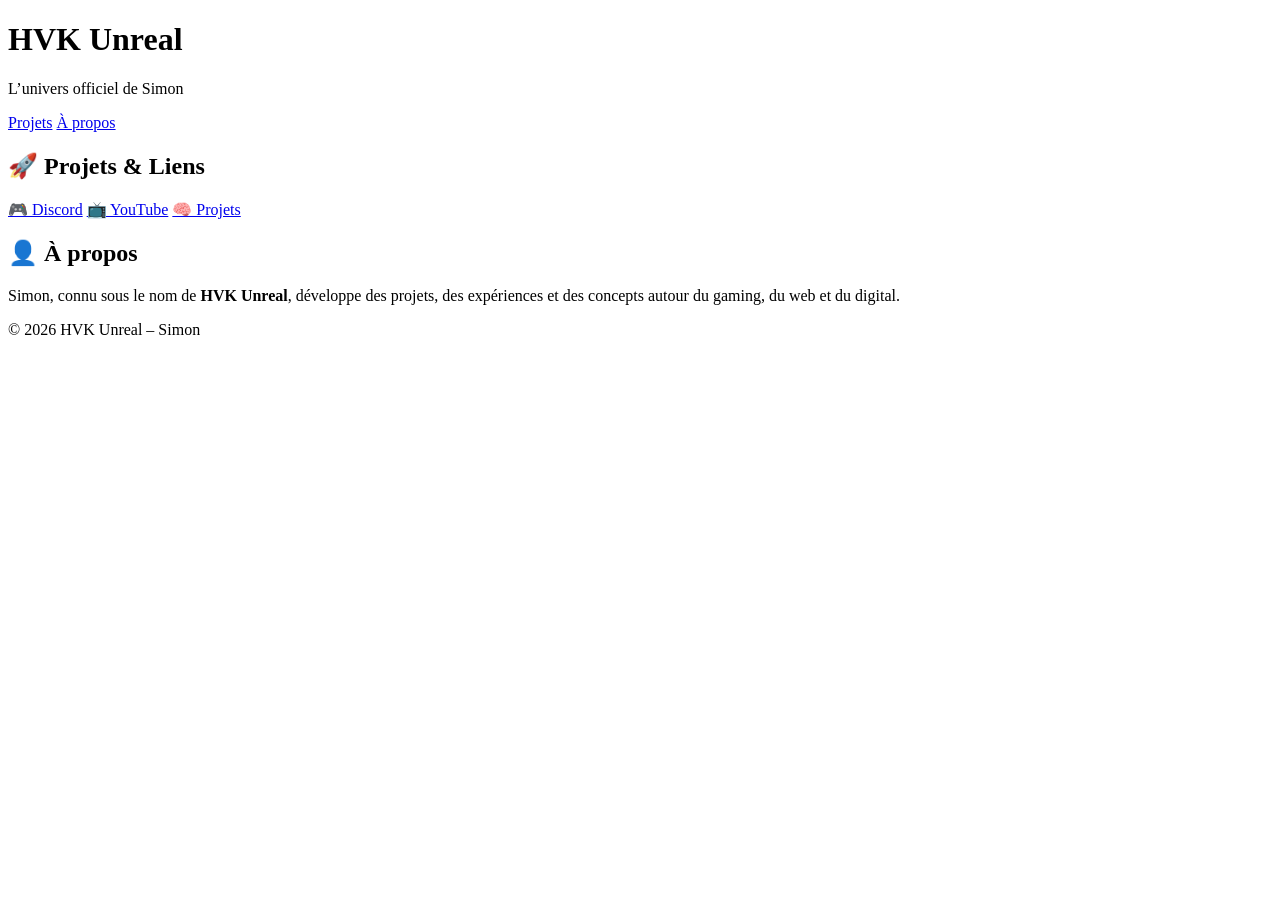
==== index.html @ 12c696a2 "Add files via upload" ====
<!DOCTYPE html>
<html lang="fr">
<head>
  <meta charset="UTF-8">
  <title>HVK Unreal</title>
  <meta name="viewport" content="width=device-width, initial-scale=1.0">

  <!-- CSS -->
  <link rel="stylesheet" href="css/style.css">
</head>
<body>

  <!-- HERO -->
  <header class="hero">
    <h1>HVK Unreal</h1>
    <p>L’univers officiel de Simon</p>

    <div class="buttons">
      <a href="#projects">Projets</a>
      <a href="#about">À propos</a>
    </div>
  </header>

  <!-- PROJETS -->
  <section id="projects" class="section">
    <h2>🚀 Projets & Liens</h2>

    <div class="cards">
      <a class="card" href="#">🎮 Discord</a>
      <a class="card" href="#">📺 YouTube</a>
      <a class="card" href="#">🧠 Projets</a>
    </div>
  </section>

  <!-- A PROPOS -->
  <section id="about" class="section">
    <h2>👤 À propos</h2>
    <p>
      Simon, connu sous le nom de <strong>HVK Unreal</strong>, développe des projets,
      des expériences et des concepts autour du gaming, du web et du digital.
    </p>
  </section>

  <!-- FOOTER -->
  <footer>
    <p>© 2026 HVK Unreal – Simon</p>
  </footer>

  <!-- JS -->
  <script src="js/script.js"></script>
</body>
</html>
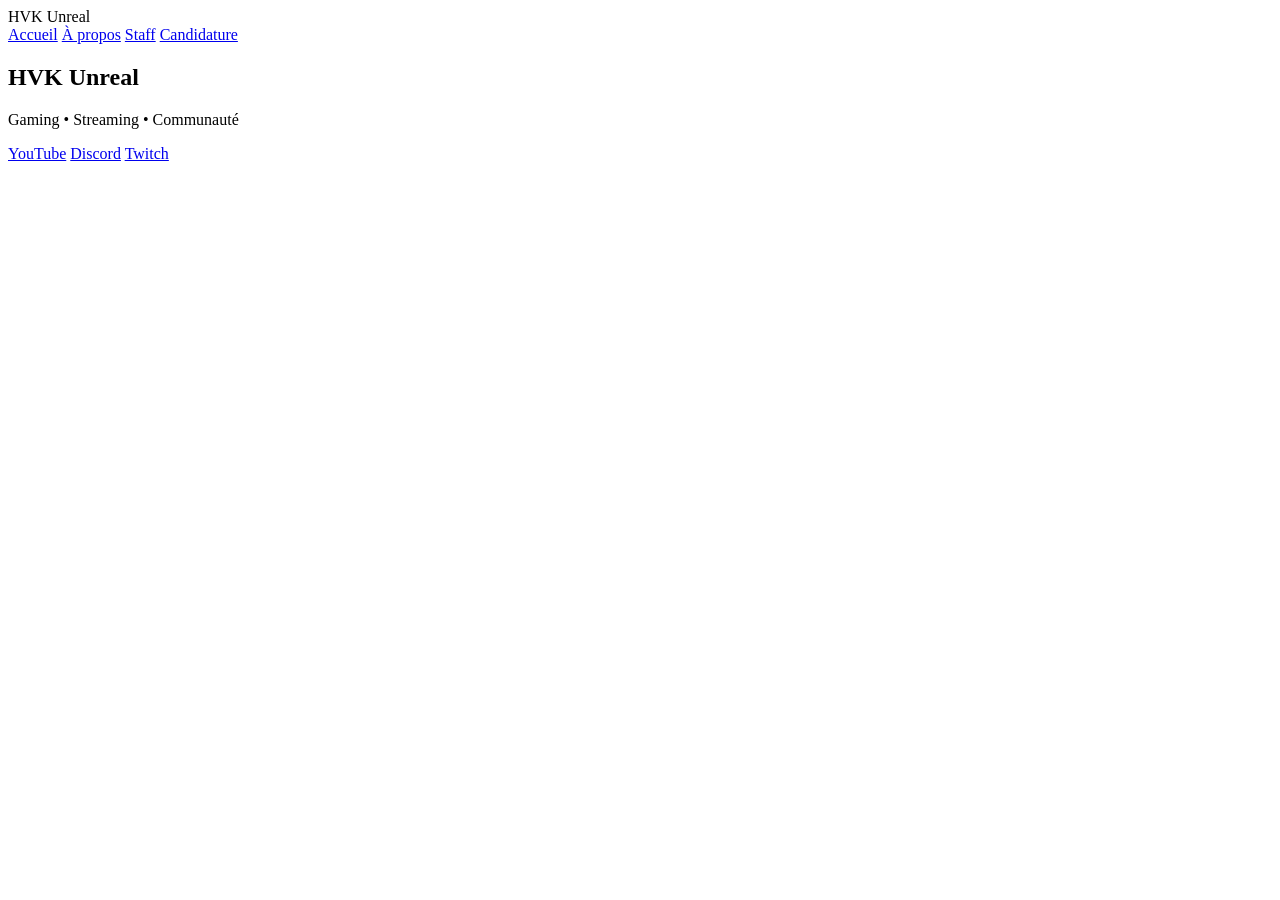
==== commit c70db670: "index.html" ====
--- a/index.html
+++ b/index.html
@@ -4,49 +4,32 @@
   <meta charset="UTF-8">
   <title>HVK Unreal</title>
   <meta name="viewport" content="width=device-width, initial-scale=1.0">
-
-  <!-- CSS -->
   <link rel="stylesheet" href="css/style.css">
 </head>
 <body>
 
+  <!-- NAVBAR -->
+  <nav class="navbar">
+    <div class="logo">HVK Unreal</div>
+    <div class="nav-links">
+      <a href="index.html">Accueil</a>
+      <a href="about.html">À propos</a>
+      <a href="staff.html">Staff</a>
+      <a href="https://forms.gle/WHUkL7zFUGh5fSoq8" target="_blank" class="nav-btn">Candidature</a>
+    </div>
+  </nav>
+
   <!-- HERO -->
-  <header class="hero">
+  <section class="hero">
     <h1>HVK Unreal</h1>
-    <p>L’univers officiel de Simon</p>
+    <p>Gaming • Streaming • Communauté</p>
 
-    <div class="buttons">
-      <a href="#projects">Projets</a>
-      <a href="#about">À propos</a>
-    </div>
-  </header>
-
-  <!-- PROJETS -->
-  <section id="projects" class="section">
-    <h2>🚀 Projets & Liens</h2>
-
-    <div class="cards">
-      <a class="card" href="#">🎮 Discord</a>
-      <a class="card" href="#">📺 YouTube</a>
-      <a class="card" href="#">🧠 Projets</a>
+    <div class="links">
+      <a class="btn youtube" href="https://www.youtube.com/@Lego_Warstour" target="_blank">YouTube</a>
+      <a class="btn discord" href="https://discord.gg/YCQ5GzQEGX" target="_blank">Discord</a>
+      <a class="btn twitch" href="https://www.twitch.tv/ytb_hvk_unreal" target="_blank">Twitch</a>
     </div>
   </section>
 
-  <!-- A PROPOS -->
-  <section id="about" class="section">
-    <h2>👤 À propos</h2>
-    <p>
-      Simon, connu sous le nom de <strong>HVK Unreal</strong>, développe des projets,
-      des expériences et des concepts autour du gaming, du web et du digital.
-    </p>
-  </section>
-
-  <!-- FOOTER -->
-  <footer>
-    <p>© 2026 HVK Unreal – Simon</p>
-  </footer>
-
-  <!-- JS -->
-  <script src="js/script.js"></script>
 </body>
 </html>
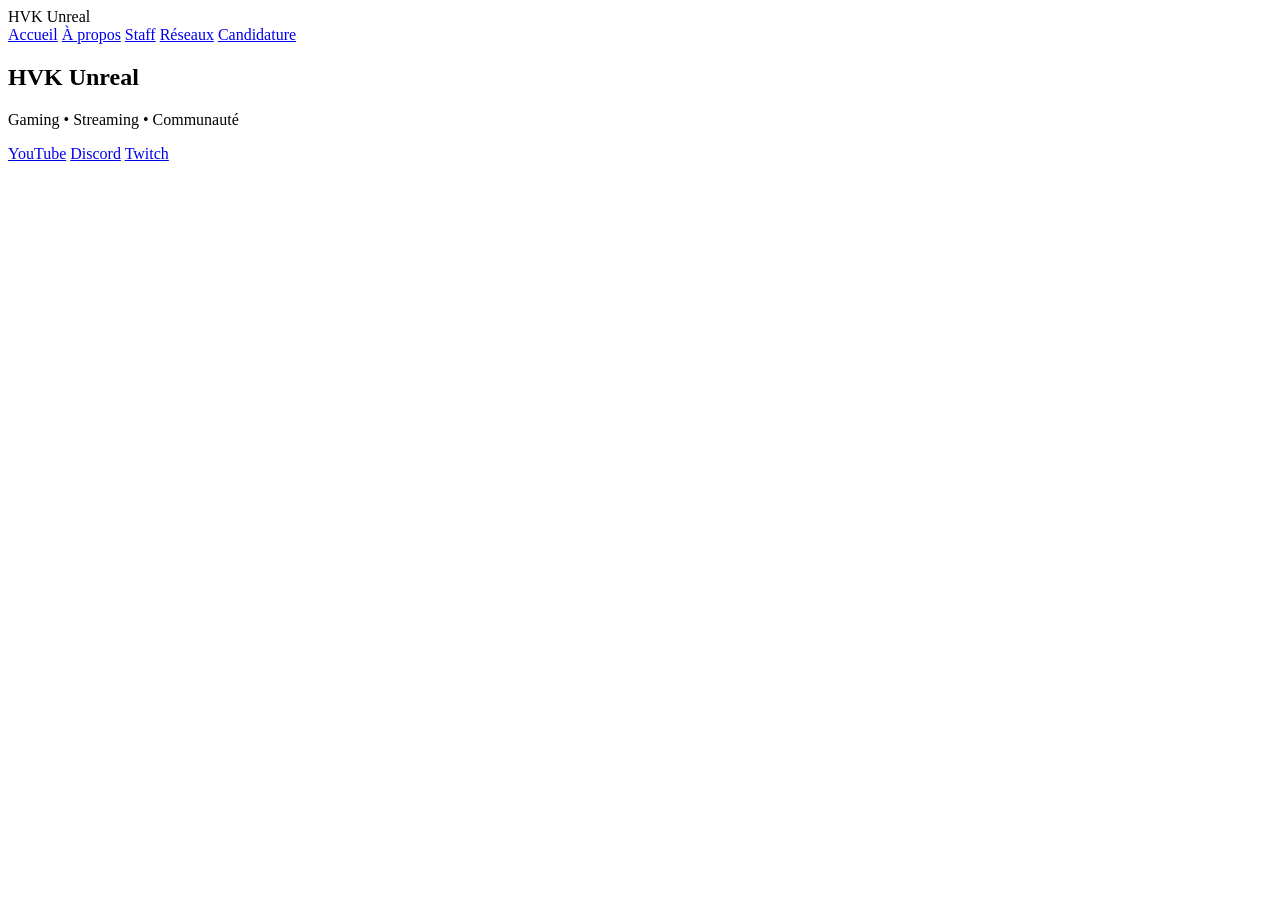
==== commit 7cd83ef0: "index.html" ====
--- a/index.html
+++ b/index.html
@@ -15,6 +15,7 @@
       <a href="index.html">Accueil</a>
       <a href="about.html">À propos</a>
       <a href="staff.html">Staff</a>
+      <a href="socials.html">Réseaux</a>
       <a href="https://forms.gle/WHUkL7zFUGh5fSoq8" target="_blank" class="nav-btn">Candidature</a>
     </div>
   </nav>
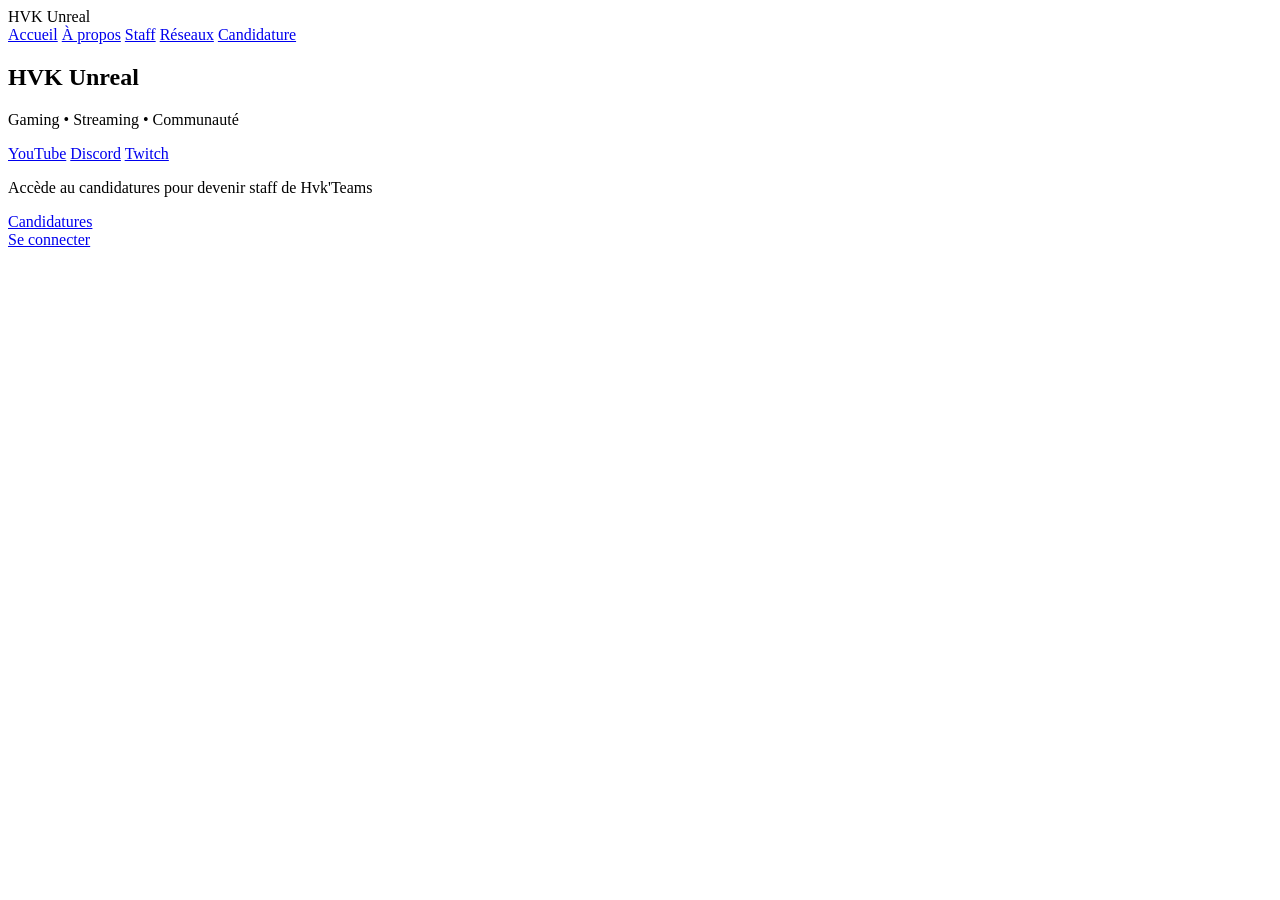
==== commit da0b5c70: "index.html" ====
--- a/index.html
+++ b/index.html
@@ -16,7 +16,7 @@
       <a href="about.html">À propos</a>
       <a href="staff.html">Staff</a>
       <a href="socials.html">Réseaux</a>
-      <a href="https://forms.gle/WHUkL7zFUGh5fSoq8" target="_blank" class="nav-btn">Candidature</a>
+      <a href="candidatures.html" class="active">Candidature</a> <!-- ici active -->
     </div>
   </nav>
 
@@ -29,8 +29,14 @@
       <a class="btn youtube" href="https://www.youtube.com/@Lego_Warstour" target="_blank">YouTube</a>
       <a class="btn discord" href="https://discord.gg/YCQ5GzQEGX" target="_blank">Discord</a>
       <a class="btn twitch" href="https://www.twitch.tv/ytb_hvk_unreal" target="_blank">Twitch</a>
+
+       <p>Accède au candidatures pour devenir staff de Hvk'Teams</p>
+       <a class="btn Candidatures" href="candidatures.html" target="_blank">Candidatures</a>
     </div>
   </section>
 
+  <!-- BOUTON SE CONNECTER -->
+<a href="admin.html" class="connect-btn">Se connecter</a>
+
 </body>
 </html>
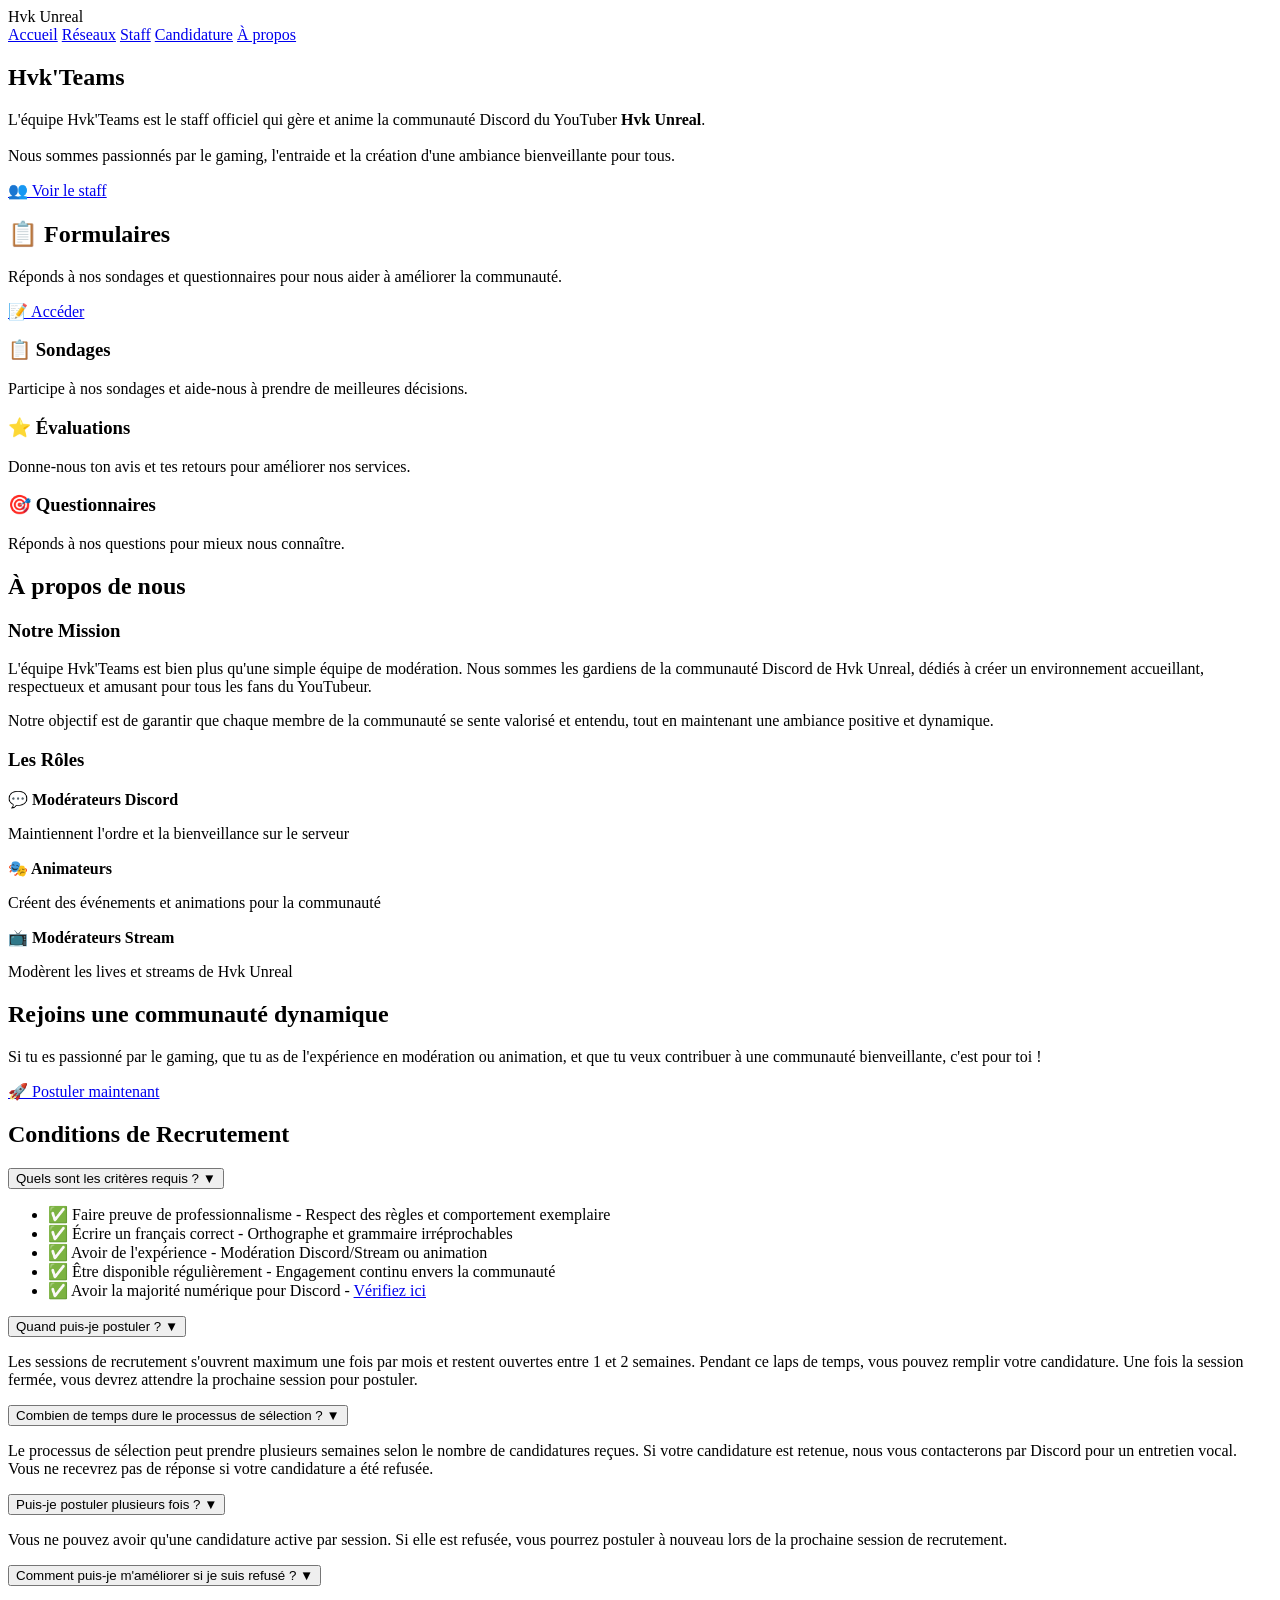
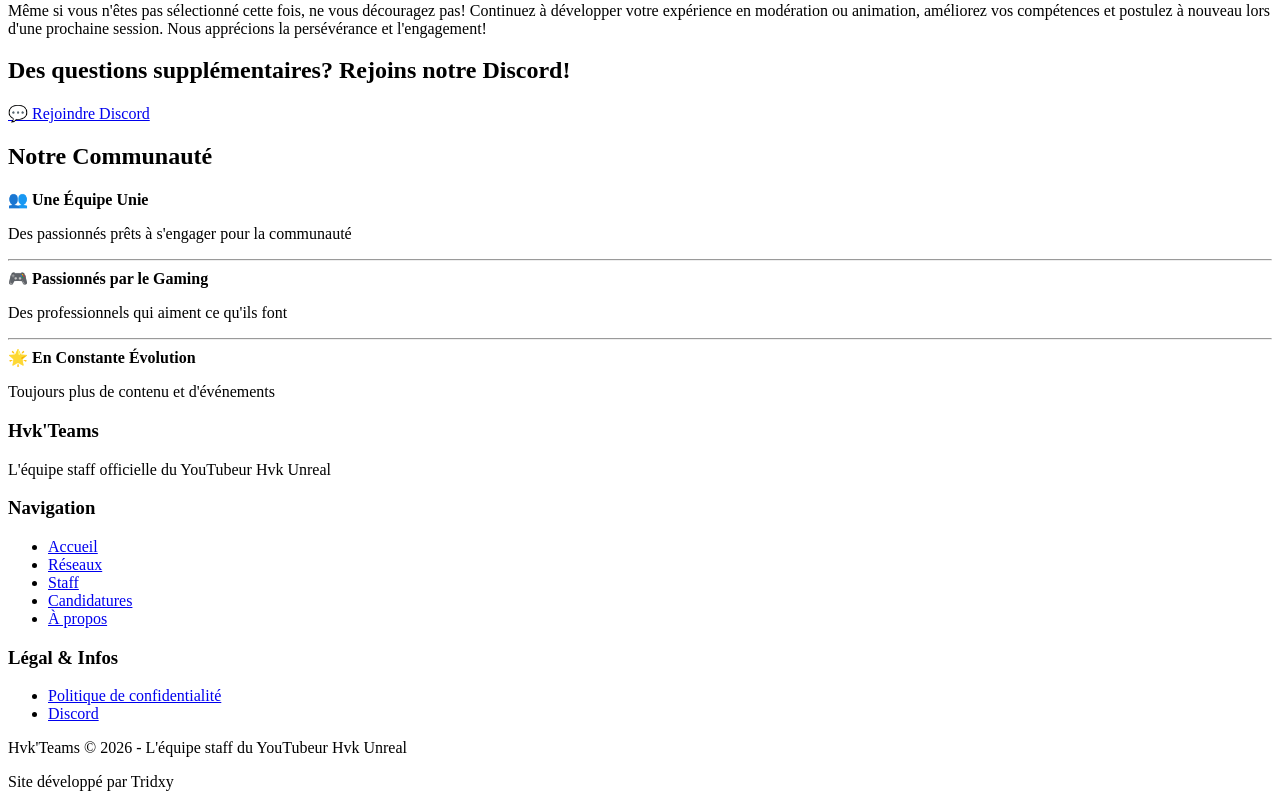
==== commit 87ca28de: "index.html" ====
--- a/index.html
+++ b/index.html
@@ -2,7 +2,7 @@
 <html lang="fr">
 <head>
   <meta charset="UTF-8">
-  <title>HVK Unreal</title>
+  <title>Hvk Unreal</title>
   <meta name="viewport" content="width=device-width, initial-scale=1.0">
   <link rel="stylesheet" href="css/style.css">
 </head>
@@ -10,33 +10,277 @@
 
   <!-- NAVBAR -->
   <nav class="navbar">
-    <div class="logo">HVK Unreal</div>
+    <div class="logo">Hvk Unreal</div>
     <div class="nav-links">
       <a href="index.html">Accueil</a>
+      <a href="socials.html">Réseaux</a>
+      <a href="staff.html" class="active">Staff</a>
+      <a href="candidatures.html" class="active">Candidature</a> <!-- ici active -->
       <a href="about.html">À propos</a>
-      <a href="staff.html">Staff</a>
-      <a href="socials.html">Réseaux</a>
-      <a href="candidatures.html" class="active">Candidature</a> <!-- ici active -->
     </div>
   </nav>
 
   <!-- HERO -->
-  <section class="hero">
-    <h1>HVK Unreal</h1>
-    <p>Gaming • Streaming • Communauté</p>
-
-    <div class="links">
-      <a class="btn youtube" href="https://www.youtube.com/@Lego_Warstour" target="_blank">YouTube</a>
-      <a class="btn discord" href="https://discord.gg/YCQ5GzQEGX" target="_blank">Discord</a>
-      <a class="btn twitch" href="https://www.twitch.tv/ytb_hvk_unreal" target="_blank">Twitch</a>
-
-       <p>Accède au candidatures pour devenir staff de Hvk'Teams</p>
-       <a class="btn Candidatures" href="candidatures.html" target="_blank">Candidatures</a>
-    </div>
-  </section>
-
-  <!-- BOUTON SE CONNECTER -->
-<a href="admin.html" class="connect-btn">Se connecter</a>
+<section class="hero">
+  <h1>Hvk'Teams</h1>
+
+  <p>
+    L'équipe Hvk'Teams est le staff officiel qui gère et anime la communauté Discord
+    du YouTuber <strong>Hvk Unreal</strong>.<br><br>
+    Nous sommes passionnés par le gaming, l'entraide et la création d'une ambiance
+    bienveillante pour tous.
+  </p>
+  <a href="staff.html" class="hero-btn">👥 Voir le staff</a>
+</section>
+<section class="hvk-form-header">
+  <div>
+    <h2>📋 Formulaires</h2>
+    <p>
+      Réponds à nos sondages et questionnaires pour nous aider à améliorer la communauté.
+    </p>
+  </div>
+
+  <a href="candidatures.html" class="hvk-btn">📝 Accéder</a>
+</section>
+
+<section class="hvk-separator"></section>
+
+<section class="hvk-cards">
+  <div class="hvk-card">
+    <h3>📋 Sondages</h3>
+    <p>
+      Participe à nos sondages et aide-nous à prendre de meilleures décisions.
+    </p>
+  </div>
+
+  <div class="hvk-card">
+    <h3>⭐ Évaluations</h3>
+    <p>
+      Donne-nous ton avis et tes retours pour améliorer nos services.
+    </p>
+  </div>
+
+  <div class="hvk-card">
+    <h3>🎯 Questionnaires</h3>
+    <p>
+      Réponds à nos questions pour mieux nous connaître.
+    </p>
+  </div>
+</section>
+
+<section class="about-section">
+  <h2 class="about-title">À propos de nous</h2>
+
+  <div class="about-container">
+    
+    <!-- Mission -->
+    <div class="about-mission">
+      <h3>Notre Mission</h3>
+      <p>
+        L'équipe Hvk'Teams est bien plus qu'une simple équipe de modération.
+        Nous sommes les gardiens de la communauté Discord de Hvk Unreal, dédiés à
+        créer un environnement accueillant, respectueux et amusant pour tous les fans du YouTubeur.
+      </p>
+
+      <p>
+        Notre objectif est de garantir que chaque membre de la communauté se sente
+        valorisé et entendu, tout en maintenant une ambiance positive et dynamique.
+      </p>
+    </div>
+
+    <!-- Rôles -->
+    <div class="about-roles">
+      <h3>Les Rôles</h3>
+
+      <div class="role">
+        <strong>💬 Modérateurs Discord</strong>
+        <p>Maintiennent l'ordre et la bienveillance sur le serveur</p>
+      </div>
+
+      <div class="role">
+        <strong>🎭 Animateurs</strong>
+        <p>Créent des événements et animations pour la communauté</p>
+      </div>
+
+      <div class="role">
+        <strong>📺 Modérateurs Stream</strong>
+        <p>Modèrent les lives et streams de Hvk Unreal</p>
+      </div>
+    </div>
+  </div>
+</section>
+
+<section class="join-section">
+  <div class="join-container">
+    <h2>Rejoins une communauté dynamique</h2>
+
+    <p>
+      Si tu es passionné par le gaming, que tu as de l'expérience en modération ou animation,
+      et que tu veux contribuer à une communauté bienveillante, c'est pour toi !
+    </p>
+
+    <a href="candidatures.html" class="join-btn">🚀 Postuler maintenant</a>
+  </div>
+</section>
+
+<section class="recruitment-section">
+  <h2 class="recruitment-title">Conditions de Recrutement</h2>
+
+  <div class="accordion">
+
+    <!-- Critères requis -->
+    <div class="accordion-item">
+      <button class="accordion-btn">Quels sont les critères requis ? ▼</button>
+      <div class="accordion-content">
+        <ul>
+          <li>✅ Faire preuve de professionnalisme - Respect des règles et comportement exemplaire</li>
+          <li>✅ Écrire un français correct - Orthographe et grammaire irréprochables</li>
+          <li>✅ Avoir de l'expérience - Modération Discord/Stream ou animation</li>
+          <li>✅ Être disponible régulièrement - Engagement continu envers la communauté</li>
+          <li>✅ Avoir la majorité numérique pour Discord - <a href="https://support.discord.com/hc/fr/articles/360040724612-Pourquoi-Discord-demande-t-il-ma-date-de-naissance" target="_blank">Vérifiez ici</a></li>
+        </ul>
+      </div>
+    </div>
+
+    <!-- Quand postuler -->
+    <div class="accordion-item">
+      <button class="accordion-btn">Quand puis-je postuler ? ▼</button>
+      <div class="accordion-content">
+        <p>
+          Les sessions de recrutement s'ouvrent maximum une fois par mois et restent ouvertes entre 1 et 2 semaines. 
+          Pendant ce laps de temps, vous pouvez remplir votre candidature. Une fois la session fermée, vous devrez attendre la prochaine session pour postuler.
+        </p>
+      </div>
+    </div>
+
+    <!-- Durée du processus -->
+    <div class="accordion-item">
+      <button class="accordion-btn">Combien de temps dure le processus de sélection ? ▼</button>
+      <div class="accordion-content">
+        <p>
+          Le processus de sélection peut prendre plusieurs semaines selon le nombre de candidatures reçues. 
+          Si votre candidature est retenue, nous vous contacterons par Discord pour un entretien vocal. 
+          Vous ne recevrez pas de réponse si votre candidature a été refusée.
+        </p>
+      </div>
+    </div>
+
+    <!-- Plusieurs candidatures -->
+    <div class="accordion-item">
+      <button class="accordion-btn">Puis-je postuler plusieurs fois ? ▼</button>
+      <div class="accordion-content">
+        <p>
+          Vous ne pouvez avoir qu'une candidature active par session. Si elle est refusée, vous pourrez postuler à nouveau lors de la prochaine session de recrutement.
+        </p>
+      </div>
+    </div>
+
+    <!-- Amélioration après refus -->
+    <div class="accordion-item">
+      <button class="accordion-btn">Comment puis-je m'améliorer si je suis refusé ? ▼</button>
+      <div class="accordion-content">
+        <p>
+          Même si vous n'êtes pas sélectionné cette fois, ne vous découragez pas! Continuez à développer votre expérience en modération ou animation, améliorez vos compétences et postulez à nouveau lors d'une prochaine session. Nous apprécions la persévérance et l'engagement!
+        </p>
+      </div>
+    </div>
+
+  </div>
+</section>
+
+<section class="discord-section">
+  <div class="discord-container">
+    <h2>Des questions supplémentaires? Rejoins notre Discord!</h2>
+    <a href="https://discord.gg/YCQ5GzQEGX" class="discord-btn" target="_blank">💬 Rejoindre Discord</a>
+  </div>
+</section>
+
+<section class="community-section">
+  <h2 class="community-title">Notre Communauté</h2>
+
+  <div class="community-container">
+
+    <div class="community-card">
+      <strong>👥 Une Équipe Unie</strong>
+      <p>Des passionnés prêts à s'engager pour la communauté</p>
+    </div>
+    <hr>
+    <div class="community-card">
+      <strong>🎮 Passionnés par le Gaming</strong>
+      <p>Des professionnels qui aiment ce qu'ils font</p>
+    </div>
+    <hr>
+    <div class="community-card">
+      <strong>🌟 En Constante Évolution</strong>
+      <p>Toujours plus de contenu et d'événements</p>
+    </div>
+
+  </div>
+</section>
+
+<script>
+const accordions = document.querySelectorAll('.accordion-btn');
+
+accordions.forEach(btn => {
+  btn.addEventListener('click', () => {
+    const content = btn.nextElementSibling;
+    const maxHeight = content.style.maxHeight;
+
+    // Fermer tous les autres
+    document.querySelectorAll('.accordion-content').forEach(c => {
+      if(c !== content) c.style.maxHeight = null;
+    });
+
+    // Ouvrir / fermer
+    if(maxHeight){
+      content.style.maxHeight = null;
+    } else {
+      content.style.maxHeight = content.scrollHeight + "px";
+    }
+  });
+});
+</script>
 
 </body>
 </html>
+
+<footer class="main-footer">
+
+  <div class="footer-container">
+
+    <!-- Hvk'Teams à gauche -->
+    <div class="footer-left">
+      <h3>Hvk'Teams</h3>
+      <p>L'équipe staff officielle du YouTubeur Hvk Unreal</p>
+    </div>
+
+    <!-- Navigation au centre -->
+    <div class="footer-center">
+      <h3>Navigation</h3>
+      <ul>
+        <li><a href="index.html">Accueil</a></li>
+        <li><a href="socials.html">Réseaux</a></li>
+        <li><a href="staff.html">Staff</a></li>
+        <li><a href="candidatures.html">Candidatures</a></li>
+        <li><a href="about.html">À propos</a></li>
+      </ul>
+    </div>
+
+    <!-- Légal & Infos à droite -->
+    <div class="footer-right">
+      <h3>Légal & Infos</h3>
+      <ul>
+        <li><a href="politique.html">Politique de confidentialité</a></li>
+        <li><a href="https://discord.gg/YCQ5GzQEGX" target="_blank">Discord</a></li>
+      </ul>
+    </div>
+
+  </div>
+
+  <!-- CRÉDITS TOUT EN BAS -->
+  <div class="footer-credits">
+    <p>Hvk'Teams © 2026 - L'équipe staff du YouTubeur Hvk Unreal</p>
+    <p>Site développé par Tridxy</p>
+  </div>
+
+</footer>
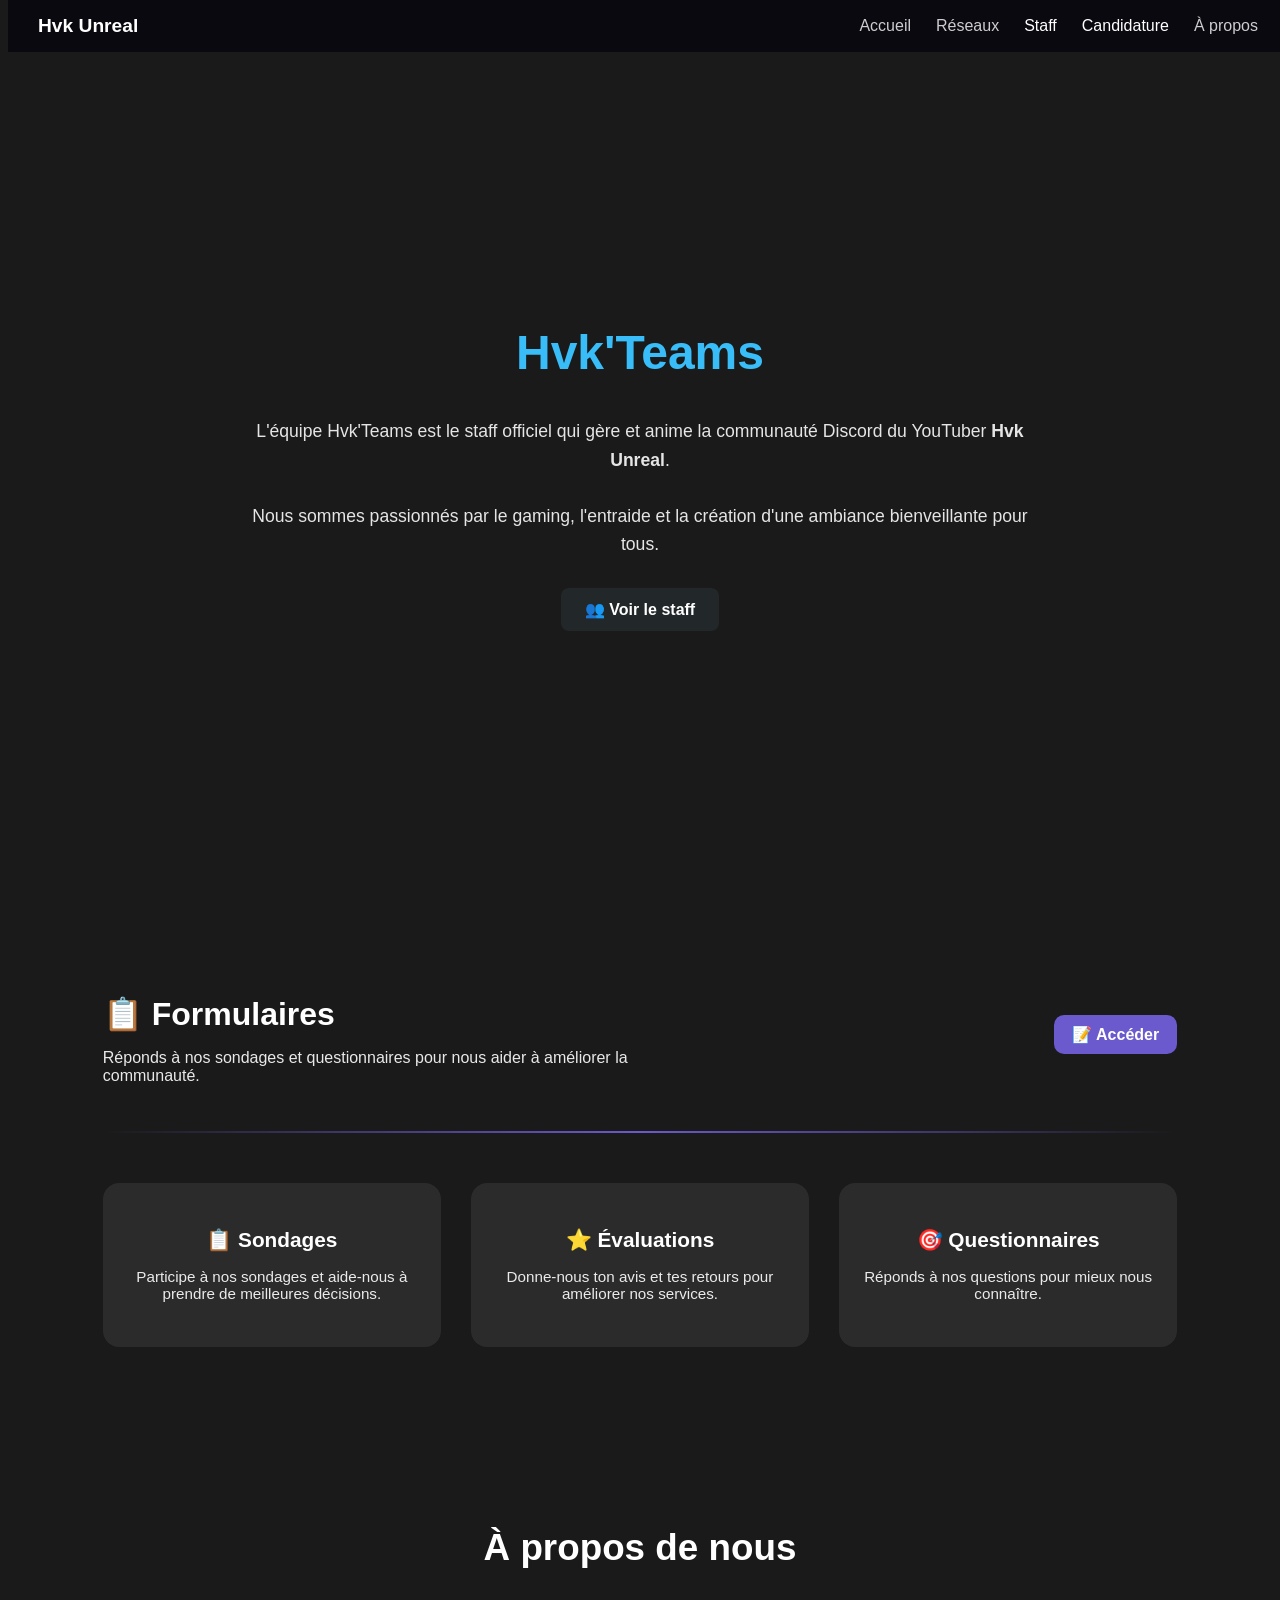
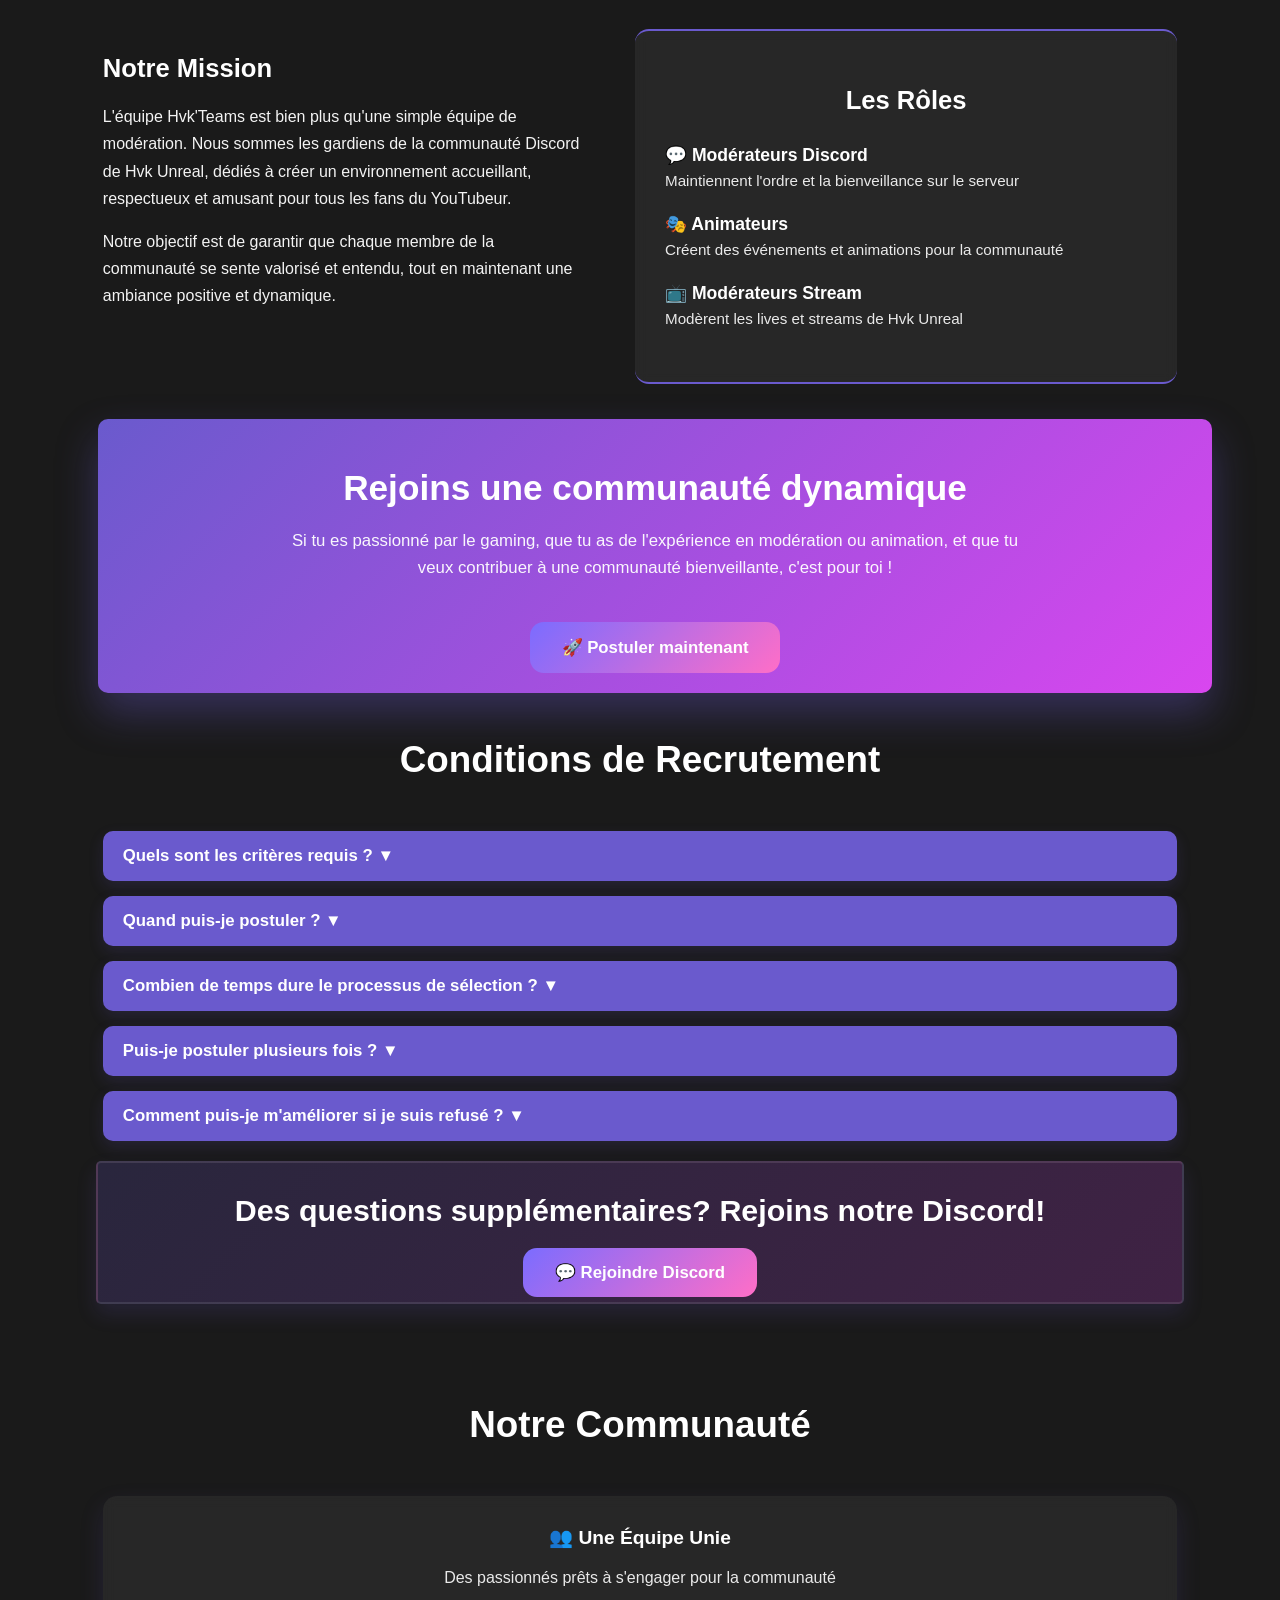
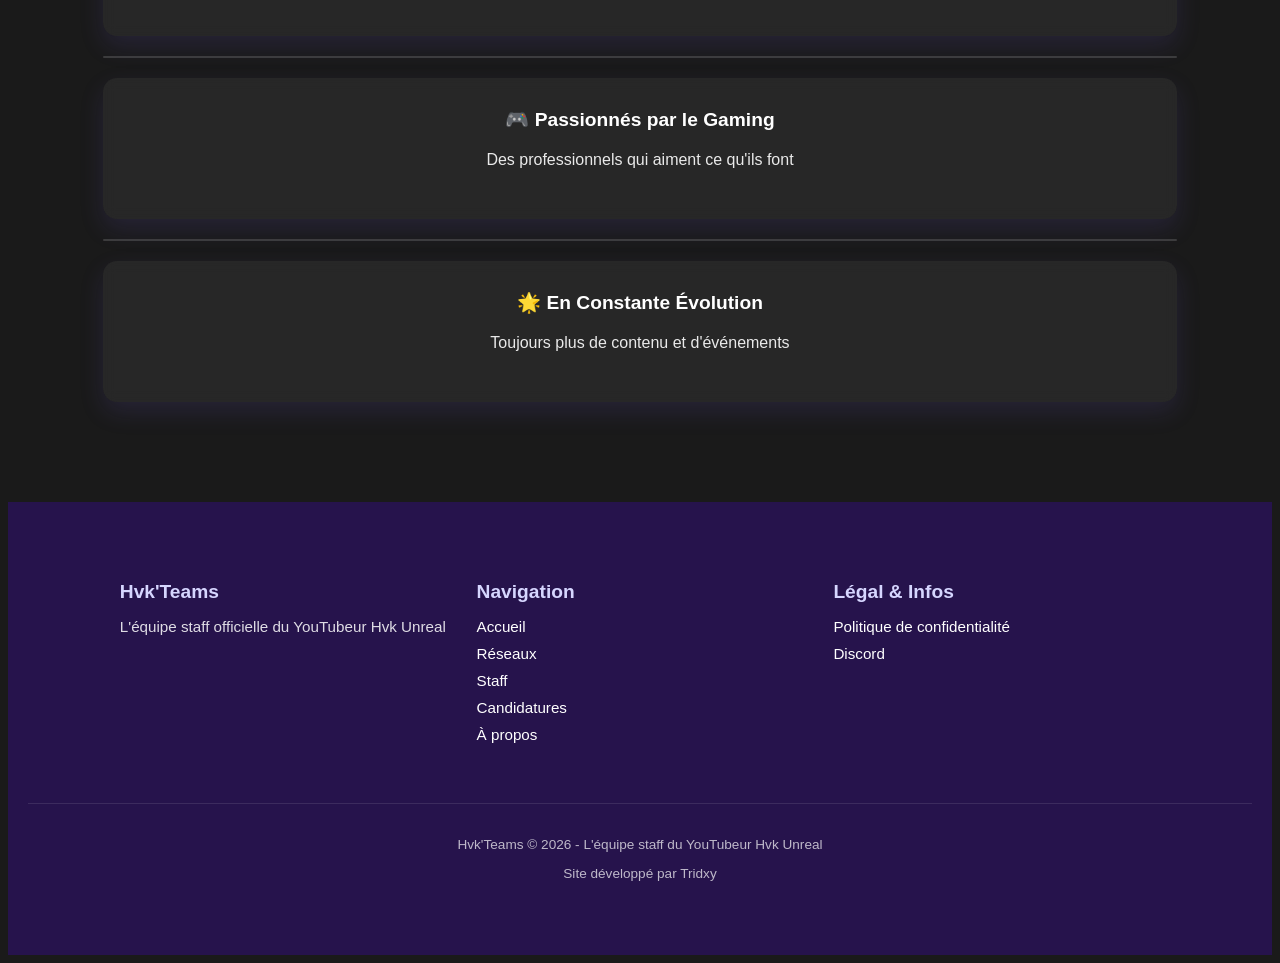
==== commit a1172fbb: "index.html" ====
--- a/index.html
+++ b/index.html
@@ -4,7 +4,7 @@
   <meta charset="UTF-8">
   <title>Hvk Unreal</title>
   <meta name="viewport" content="width=device-width, initial-scale=1.0">
-  <link rel="stylesheet" href="css/style.css">
+  <link rel="stylesheet" href="style.css">
 </head>
 <body>
 
@@ -284,3 +284,4 @@
   </div>
 
 </footer>
+
--- a/style.css
+++ b/style.css
@@ -0,0 +1,658 @@
+body {
+  background-color: #1a1a1a; /* couleur de fond sombre */
+  color: white;               /* texte lisible */
+  font-family: Arial, sans-serif;
+  transition: background-color 1s; /* pour changement fluide si on fait changer la couleur */
+}
+
+/* NAVBAR */
+.navbar {
+  position: fixed;
+  top: 0;
+  width: 100%;
+  padding: 15px 30px;
+  display: flex;
+  justify-content: space-between;
+  align-items: center;
+  background: rgba(5, 6, 13, 0.8);
+  backdrop-filter: blur(10px);
+  z-index: 100;
+}
+
+.logo {
+  font-weight: bold;
+  font-size: 1.2rem;
+}
+
+.nav-links a {
+  margin-left: 20px;
+  text-decoration: none;
+  color: white;
+  opacity: 0.8;
+}
+
+.nav-links a:hover,
+.nav-links .active {
+  opacity: 1;
+  color: white;
+}
+
+.nav-btn {
+  padding: 8px 14px;
+  background: #38bdf8;
+  color: #000 !important;
+  border-radius: 6px;
+  font-weight: bold;
+}
+
+.nav-links {
+  display: flex;
+  gap: 5px;              /* espace entre les boutons */
+  margin-right: 60px;     /* ⬅️ les décale vers la gauche */
+}
+
+/* PAGES */
+.page {
+  padding: 140px 30px 60px;
+  max-width: 900px;
+  margin: auto;
+}
+
+.page h1 {
+  margin-bottom: 20px;
+}
+
+/* STAFF */
+.staff-grid {
+  display: grid;
+  grid-template-columns: repeat(auto-fit, minmax(220px, 1fr));
+  gap: 20px;
+  margin-top: 30px;
+}
+
+.staff-card {
+  background: #818eff;
+  padding: 20px;
+  border-radius: 10px;
+  text-align: center;
+}
+/* RESEAUX */
+.links-grid {
+  display: flex;
+  flex-wrap: wrap;
+  gap: 20px;
+  margin-top: 30px;
+  justify-content: center;
+}
+
+.social-btn {
+  padding: 15px 25px;
+  border-radius: 12px;
+  font-weight: bold;
+  text-decoration: none;
+  color: white;
+  transition: 0.3s;
+  min-width: 180px;
+  text-align: center;
+}
+
+/* Couleurs réseaux */
+.social-btn.youtube { background: #ff0000; }
+.social-btn.discord { background: #5865f2; }
+.social-btn.twitch { background: #9146ff; }
+
+/* Hover */
+.social-btn:hover {
+  transform: scale(1.05);
+  box-shadow: 0 0 20px rgba(255, 255, 255, 0.25);
+}
+/* BOUTON SE CONNECTER FIXE */
+.connect-btn {
+  position: fixed;
+  bottom: 20px;
+  right: 20px;
+  background: #38bdf8;
+  color: #000;
+  padding: 8px 12px;
+  border-radius: 6px;
+  font-weight: bold;
+  text-decoration: none;
+  opacity: 0.8;
+  transition: 0.3s;
+  z-index: 200;
+}
+
+.connect-btn:hover {
+  opacity: 1;
+  transform: scale(1.05);
+  box-shadow: 0 0 15px rgba(56, 223, 248, 0.5);
+}
+
+/* SECTION ACCUEIL CENTRÉE */
+.hero {
+  min-height: calc(100vh - 80px); /* hauteur écran moins la navbar */
+  display: flex;
+  flex-direction: column;
+  justify-content: center;
+  align-items: center;
+  text-align: center;
+  padding: 40px 20px;
+}
+
+.hero h1 {
+  font-size: 3rem;
+  margin-bottom: 20px;
+  color: #38bdf8;
+}
+
+.hero p {
+  max-width: 800px;
+  font-size: 1.1rem;
+  line-height: 1.6;
+  margin-bottom: 30px;
+  color: #e5e5e5;
+}
+
+/* BOUTON */
+.hero-btn {
+  background: #22272a;
+  color: #ffffff;
+  padding: 12px 24px;
+  border-radius: 8px;
+  font-weight: bold;
+  text-decoration: none;
+  transition: 0.3s;
+}
+
+.hero-btn:hover {
+  transform: scale(1.05);
+  box-shadow: 0 0 20px rgba(56, 223, 248, 0.5);
+}
+
+/* Séparateur */
+.hvk-separator {
+  width: 80%;
+  height: 2px;
+  background: linear-gradient(90deg, transparent, #6a5acd, transparent);
+  margin: 60px auto;
+}
+
+/* Conteneur des cartes */
+.hvk-cards {
+  display: grid;
+  grid-template-columns: repeat(auto-fit, minmax(230px, 1fr));
+  gap: 30px;
+  width: 85%;
+  margin: auto;
+  padding-bottom: 80px;
+}
+
+/* Carte */
+.hvk-card {
+  background: rgba(255, 255, 255, 0.08);
+  border-radius: 16px;
+  padding: 25px;
+  text-align: center;
+  backdrop-filter: blur(6px);
+  transition: transform 0.3s ease, box-shadow 0.3s ease;
+}
+
+/* Effet hover */
+.hvk-card:hover {
+  transform: translateY(-8px);
+  box-shadow: 0 10px 25px rgba(106, 90, 205, 0.4);
+}
+
+/* Titres */
+.hvk-card h3 {
+  font-size: 1.3rem;
+  margin-bottom: 15px;
+}
+
+/* Texte */
+.hvk-card p {
+  font-size: 0.95rem;
+  opacity: 0.9;
+  margin-bottom: 20px;
+}
+
+/* Bouton */
+.hvk-btn {
+  display: inline-block;
+  padding: 10px 18px;
+  background: #6a5acd;
+  color: white;
+  border-radius: 10px;
+  text-decoration: none;
+  font-weight: bold;
+  transition: background 0.3s ease, transform 0.2s ease;
+}
+
+.hvk-btn:hover {
+  background: #7b6cff;
+  transform: scale(1.05);
+}
+/* En-tête Formulaires */
+.hvk-form-header {
+  width: 85%;
+  margin: 60px auto 20px;
+  display: flex;
+  justify-content: space-between;
+  align-items: center;
+  gap: 20px;
+}
+
+.hvk-form-header h2 {
+  font-size: 2rem;
+  margin-bottom: 10px;
+}
+
+.hvk-form-header p {
+  font-size: 1rem;
+  opacity: 0.9;
+  max-width: 600px;
+}
+
+/* Séparateur */
+.hvk-separator {
+  width: 85%;
+  height: 2px;
+  background: linear-gradient(90deg, transparent, #6a5acd, transparent);
+  margin: 30px auto 50px;
+}
+
+/* Cartes */
+.hvk-cards {
+  display: grid;
+  grid-template-columns: repeat(auto-fit, minmax(230px, 1fr));
+  gap: 30px;
+  width: 85%;
+  margin: auto;
+  padding-bottom: 80px;
+}
+
+/* Carte */
+.hvk-card {
+  background: rgba(255, 255, 255, 0.08);
+  border-radius: 16px;
+  padding: 25px;
+  text-align: center;
+  backdrop-filter: blur(6px);
+  transition: transform 0.3s ease, box-shadow 0.3s ease;
+}
+
+.hvk-card:hover {
+  transform: translateY(-8px);
+  box-shadow: 0 10px 25px rgba(106, 90, 205, 0.4);
+}
+/* Section À propos */
+.about-section {
+  width: 85%;
+  margin: 100px auto;
+}
+
+/* Titre centré */
+.about-title {
+  text-align: center;
+  font-size: 2.3rem;
+  margin-bottom: 60px;
+}
+
+/* Conteneur */
+.about-container {
+  display: flex;
+  gap: 50px;
+  align-items: flex-start;
+}
+
+/* Mission (gauche) */
+.about-mission {
+  flex: 1;
+}
+
+.about-mission h3 {
+  font-size: 1.6rem;
+  margin-bottom: 20px;
+}
+
+.about-mission p {
+  font-size: 1rem;
+  line-height: 1.7;
+  margin-bottom: 15px;
+  opacity: 0.95;
+}
+
+/* Rôles (droite) */
+.about-roles {
+  flex: 1;
+  padding: 30px;
+  border-top: 2px solid #6a5acd;
+  border-bottom: 2px solid #6a5acd;
+  background: rgba(255, 255, 255, 0.06);
+  border-radius: 14px;
+  backdrop-filter: blur(6px);
+}
+
+.about-roles h3 {
+  text-align: center;
+  font-size: 1.6rem;
+  margin-bottom: 30px;
+}
+
+/* Un rôle */
+.role {
+  margin-bottom: 25px;
+}
+
+.role strong {
+  font-size: 1.1rem;
+}
+
+.role p {
+  margin-top: 6px;
+  opacity: 0.9;
+  font-size: 0.95rem;
+}
+
+/* Responsive mobile */
+@media (max-width: 900px) {
+  .about-container {
+    flex-direction: column;
+  }
+}
+/* Section Rejoindre */
+.join-section {
+  width: 100%;
+  margin-top: 4px;
+  margin-bottom: 10px;
+  padding: 15px 15px;
+  display: flex;
+  justify-content: center;
+}
+
+.about-section {
+  margin-bottom: 20px;  /* ⬅️ quasi collé */
+}
+
+/* Conteneur avec dégradé */
+.join-container {
+  width: 85%;
+  padding: 20px 20px;
+  text-align: center;
+  border-radius: 10px;
+  background: linear-gradient(135deg, #6a5acd, #d946ef);
+  box-shadow: 0 20px 40px rgba(106, 90, 205, 0.35);
+}
+
+/* Titre */
+.join-container h2 {
+  font-size: 2.2rem;
+  margin-bottom: 20px;
+}
+
+/* Texte */
+.join-container p {
+  font-size: 1.05rem;
+  max-width: 750px;
+  margin: 0 auto 40px;
+  line-height: 1.6;
+  opacity: 0.95;
+}
+
+/* Bouton Postuler */
+.join-btn {
+  display: inline-block;
+  padding: 15px 32px;
+  background: linear-gradient(135deg, #7b6cff, #ff6ec7);
+  color: white;
+  font-size: 1.05rem;
+  font-weight: bold;
+  border-radius: 14px;
+  text-decoration: none;
+  transition: transform 0.25s ease, box-shadow 0.25s ease;
+}
+
+/* Hover bouton */
+.join-btn:hover {
+  transform: translateY(-4px) scale(1.05);
+  box-shadow: 0 15px 30px rgba(255, 110, 199, 0.5);
+}
+/* Section recrutement */
+.recruitment-section {
+  width: 85%;
+  margin: 20px auto;
+}
+
+.recruitment-title {
+  text-align: center;
+  font-size: 2.3rem;
+  margin-bottom: 50px;
+}
+
+/* Accordéon */
+.accordion-item {
+  margin-bottom: 15px;
+  border-radius: 10px;
+  overflow: hidden;
+  background: rgba(255, 255, 255, 0.06);
+  backdrop-filter: blur(5px);
+  box-shadow: 0 6px 15px rgba(106, 90, 205, 0.15);
+}
+
+/* Bouton accordéon */
+.accordion-btn {
+  width: 100%;
+  text-align: left;
+  padding: 15px 20px;
+  font-size: 1.05rem;
+  font-weight: bold;
+  background: #6a5acd;
+  color: #fff;
+  border: none;
+  cursor: pointer;
+  outline: none;
+  transition: background 0.3s ease;
+}
+
+.accordion-btn:hover {
+  background: #7b6cff;
+}
+
+/* Contenu accordéon */
+.accordion-content {
+  max-height: 0;
+  padding: 0 20px;
+  overflow: hidden;
+  transition: max-height 0.3s ease;
+}
+
+.accordion-content p,
+.accordion-content ul {
+  font-size: 0.95rem;
+  line-height: 1.6;
+  padding: 10px 0;
+  color: #e5e5e5;
+}
+
+.accordion-content a {
+  color: #ff6ec7;
+  text-decoration: underline;
+}
+/* Section Discord */
+.discord-section {
+  width: 100%;
+  margin-top: 0px; /* petit doigt entre les sections */
+  margin-bottom: 60px;
+  display: flex;
+  justify-content: center;
+}
+
+.discord-container {
+  width: 85%;
+  padding: 5px 5px;
+  text-align: center;
+  border-radius: 5px;
+  background: linear-gradient(135deg, rgba(106,90,205,0.2), rgba(217,70,239,0.2));
+  border: 2px solid rgba(255, 255, 255, 0.1);
+  box-shadow: 0 10px 20px rgba(106,90,205,0.15);
+}
+
+/* Titre */
+.discord-container h2 {
+  font-size: 1.9rem;
+  margin-bottom: 20px;
+}
+
+/* Bouton Discord */
+.discord-btn {
+  display: inline-block;
+  padding: 14px 32px;
+  background: linear-gradient(135deg, #7b6cff, #ff6ec7);
+  color: white;
+  font-size: 1.05rem;
+  font-weight: bold;
+  border-radius: 14px;
+  text-decoration: none;
+  transition: transform 0.25s ease, box-shadow 0.25s ease;
+}
+
+.discord-btn:hover {
+  transform: translateY(-4px) scale(1.05);
+  box-shadow: 0 15px 30px rgba(255,110,199,0.5);
+}
+/* Section Communauté */
+.community-section {
+  width: 85%;
+  margin: 100px auto;
+}
+
+.community-title {
+  text-align: center;
+  font-size: 2.3rem;
+  margin-bottom: 50px;
+}
+
+/* Conteneur des cartes */
+.community-container {
+  display: flex;
+  flex-direction: column;
+  gap: 20px; /* espace entre les cartes + traits */
+}
+
+/* Carte individuelle */
+.community-card {
+  padding: 30px 25px;
+  background: rgba(255, 255, 255, 0.06);
+  border-radius: 14px;
+  backdrop-filter: blur(6px);
+  box-shadow: 0 10px 25px rgba(106, 90, 205, 0.15);
+  text-align: center;
+}
+
+.community-card strong {
+  display: block;
+  font-size: 1.2rem;
+  margin-bottom: 12px;
+}
+
+/* Texte des cartes */
+.community-card p {
+  font-size: 1rem;
+  line-height: 1.6;
+  opacity: 0.9;
+}
+
+/* Trait entre les cartes */
+.community-container hr {
+  border: none;
+  height: 2px;
+  background: rgba(255, 255, 255, 0.15);
+  border-radius: 2px;
+  margin: 0;
+}
+
+/* Responsive */
+@media (max-width: 900px) {
+  .community-container {
+    gap: 15px;
+  }
+}
+/* Footer général */
+.main-footer {
+  background: rgba(40, 20, 80, 0.95);
+  color: #fff;
+  padding: 60px 20px;
+  font-size: 0.95rem;
+}
+
+.footer-container {
+  display: flex;
+  justify-content: space-between;
+  flex-wrap: wrap;
+  width: 85%;
+  margin: 0 auto;
+  gap: 30px;
+}
+
+/* Colonnes */
+.footer-left, .footer-center, .footer-right {
+  flex: 1;
+  min-width: 220px;
+}
+
+/* Titres colonnes */
+.footer-left h3, .footer-center h3, .footer-right h3 {
+  font-size: 1.2rem;
+  margin-bottom: 15px;
+  color: #d6d6ff;
+}
+
+/* Listes */
+.footer-center ul, .footer-right ul {
+  list-style: none;
+  padding: 0;
+  margin: 0 0 20px 0;
+}
+
+.footer-center ul li, .footer-right ul li {
+  margin-bottom: 10px;
+}
+
+.footer-center ul li a, .footer-right ul li a {
+  color: #fff;
+  text-decoration: none;
+  transition: color 0.25s ease;
+}
+
+.footer-center ul li a:hover, .footer-right ul li a:hover {
+  color: #ff6ec7;
+}
+
+/* Paragraphes */
+.footer-left p, .footer-right p {
+  margin: 5px 0;
+  opacity: 0.85;
+}
+
+/* Responsive */
+@media (max-width: 900px) {
+  .footer-container {
+    flex-direction: column;
+    align-items: center;
+    text-align: center;
+  }
+
+  .footer-left, .footer-center, .footer-right {
+    min-width: 100%;
+  }
+}
+
+/* Crédits tout en bas */
+.footer-credits {
+  text-align: center;
+  margin-top: 40px;
+  padding-top: 20px;
+  border-top: 1px solid rgba(255, 255, 255, 0.1);
+  font-size: 0.85rem;
+  color: rgba(255, 255, 255, 0.7);
+}
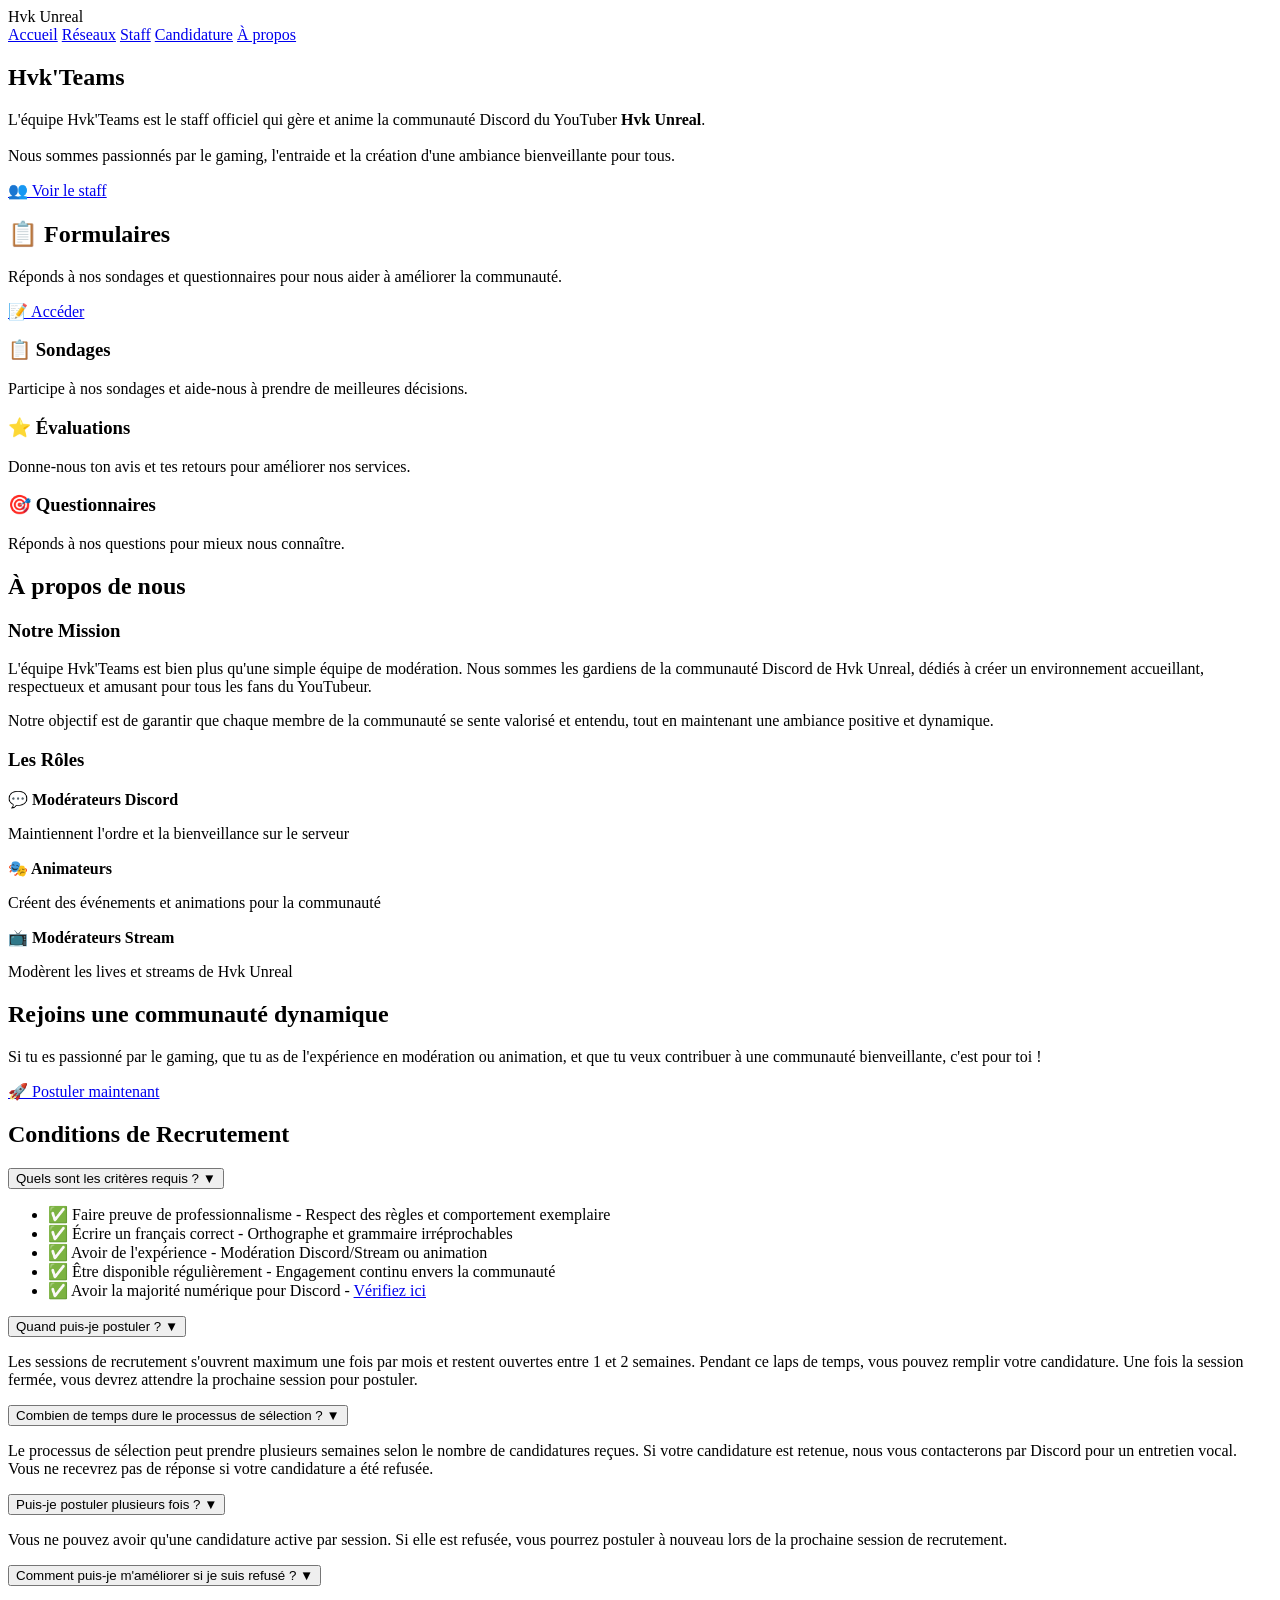
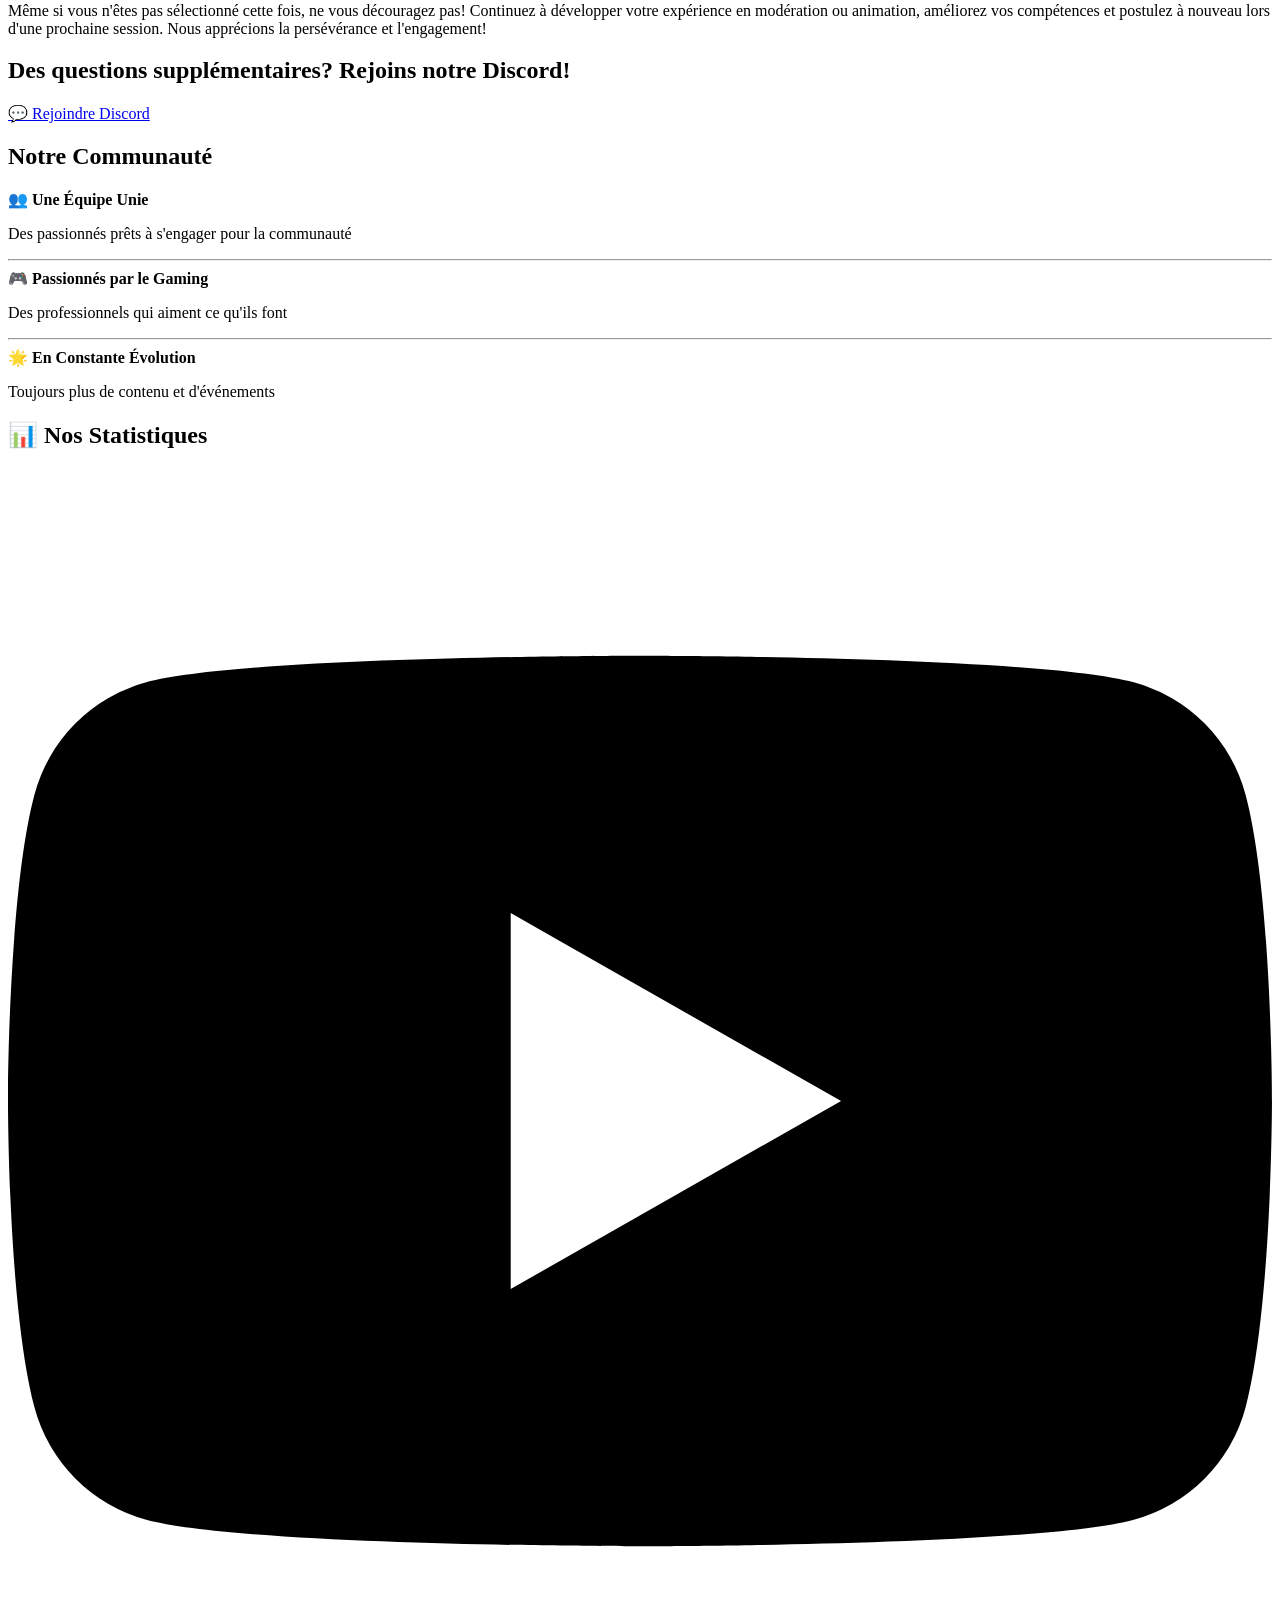
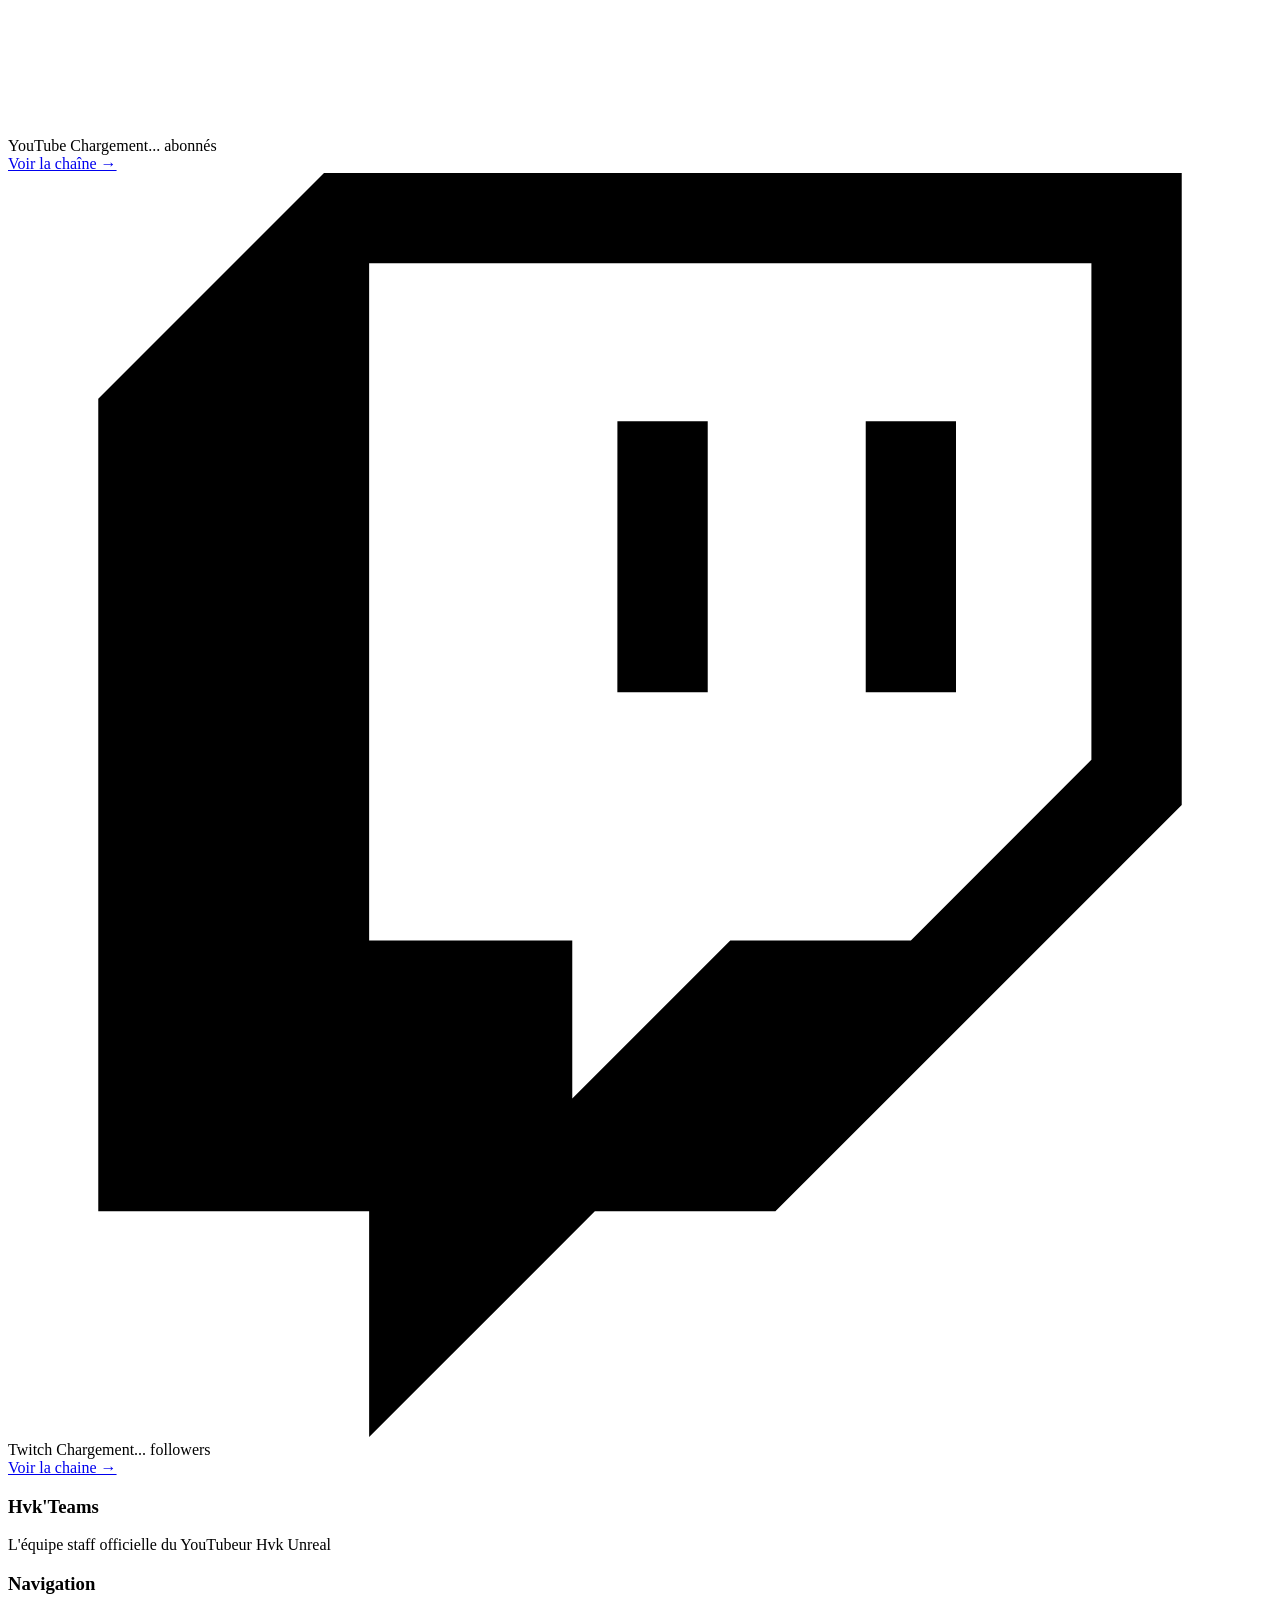
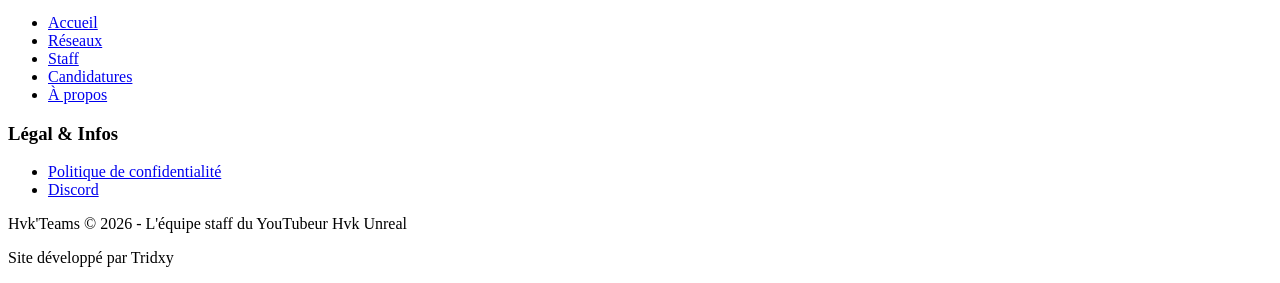
==== commit f7f48ffc: "index.html" ====
--- a/index.html
+++ b/index.html
@@ -4,7 +4,7 @@
   <meta charset="UTF-8">
   <title>Hvk Unreal</title>
   <meta name="viewport" content="width=device-width, initial-scale=1.0">
-  <link rel="stylesheet" href="style.css">
+  <link rel="stylesheet" href="css/style.css">
 </head>
 <body>
 
@@ -15,7 +15,7 @@
       <a href="index.html">Accueil</a>
       <a href="socials.html">Réseaux</a>
       <a href="staff.html" class="active">Staff</a>
-      <a href="candidatures.html" class="active">Candidature</a> <!-- ici active -->
+      <a href="candidatures.html" class="active">Candidature</a>
       <a href="about.html">À propos</a>
     </div>
   </nav>
@@ -218,31 +218,49 @@
   </div>
 </section>
 
-<script>
-const accordions = document.querySelectorAll('.accordion-btn');
-
-accordions.forEach(btn => {
-  btn.addEventListener('click', () => {
-    const content = btn.nextElementSibling;
-    const maxHeight = content.style.maxHeight;
-
-    // Fermer tous les autres
-    document.querySelectorAll('.accordion-content').forEach(c => {
-      if(c !== content) c.style.maxHeight = null;
-    });
-
-    // Ouvrir / fermer
-    if(maxHeight){
-      content.style.maxHeight = null;
-    } else {
-      content.style.maxHeight = content.scrollHeight + "px";
-    }
-  });
-});
-</script>
-
-</body>
-</html>
+<!-- ===================== COMPTEUR D'ABONNÉS ===================== -->
+<section class="stats-section">
+  <h2 class="stats-title">📊 Nos Statistiques</h2>
+  <div class="stats-container">
+
+    <!-- YouTube -->
+    <div class="stat-card stat-youtube">
+      <div class="stat-icon">
+        <svg xmlns="http://www.w3.org/2000/svg" viewBox="0 0 24 24" fill="currentColor">
+          <path d="M23.498 6.186a3.016 3.016 0 0 0-2.122-2.136C19.505 3.545 12 3.545 12 3.545s-7.505 0-9.377.505A3.017 3.017 0 0 0 .502 6.186C0 8.07 0 12 0 12s0 3.93.502 5.814a3.016 3.016 0 0 0 2.122 2.136c1.871.505 9.376.505 9.376.505s7.505 0 9.377-.505a3.015 3.015 0 0 0 2.122-2.136C24 15.93 24 12 24 12s0-3.93-.502-5.814zM9.545 15.568V8.432L15.818 12l-6.273 3.568z"/>
+        </svg>
+      </div>
+      <div class="stat-info">
+        <span class="stat-platform">YouTube</span>
+        <span class="stat-count" id="yt-count">
+          <span class="stat-loading">Chargement...</span>
+        </span>
+        <span class="stat-label">abonnés</span>
+      </div>
+      <a href="https://www.youtube.com/@HvkUnreal_off" target="_blank" class="stat-link">Voir la chaîne →</a>
+    </div>
+
+    <!-- Twitch -->
+    <div class="stat-card stat-twitch">
+      <div class="stat-icon">
+        <svg xmlns="http://www.w3.org/2000/svg" viewBox="0 0 24 24" fill="currentColor">
+          <path d="M11.571 4.714h1.715v5.143H11.57zm4.715 0H18v5.143h-1.714zM6 0L1.714 4.286v15.428h5.143V24l4.286-4.286h3.428L22.286 12V0zm14.571 11.143l-3.428 3.428h-3.429l-3 3v-3H6.857V1.714h13.714z"/>
+        </svg>
+      </div>
+      <div class="stat-info">
+        <span class="stat-platform">Twitch</span>
+        <span class="stat-count" id="twitch-count">
+          <span class="stat-loading">Chargement...</span>
+        </span>
+        <span class="stat-label">followers</span>
+      </div>
+      <a href="https://www.twitch.tv/ytb_hvk_unreal" target="_blank" class="stat-link">Voir la chaine →</a>
+    </div>
+
+  </div>
+
+</section>
+<!-- ================= FIN COMPTEUR D'ABONNÉS ================= -->
 
 <footer class="main-footer">
 
@@ -285,3 +303,6 @@
 
 </footer>
 
+<script src="js/script.js"></script>
+</body>
+</html>
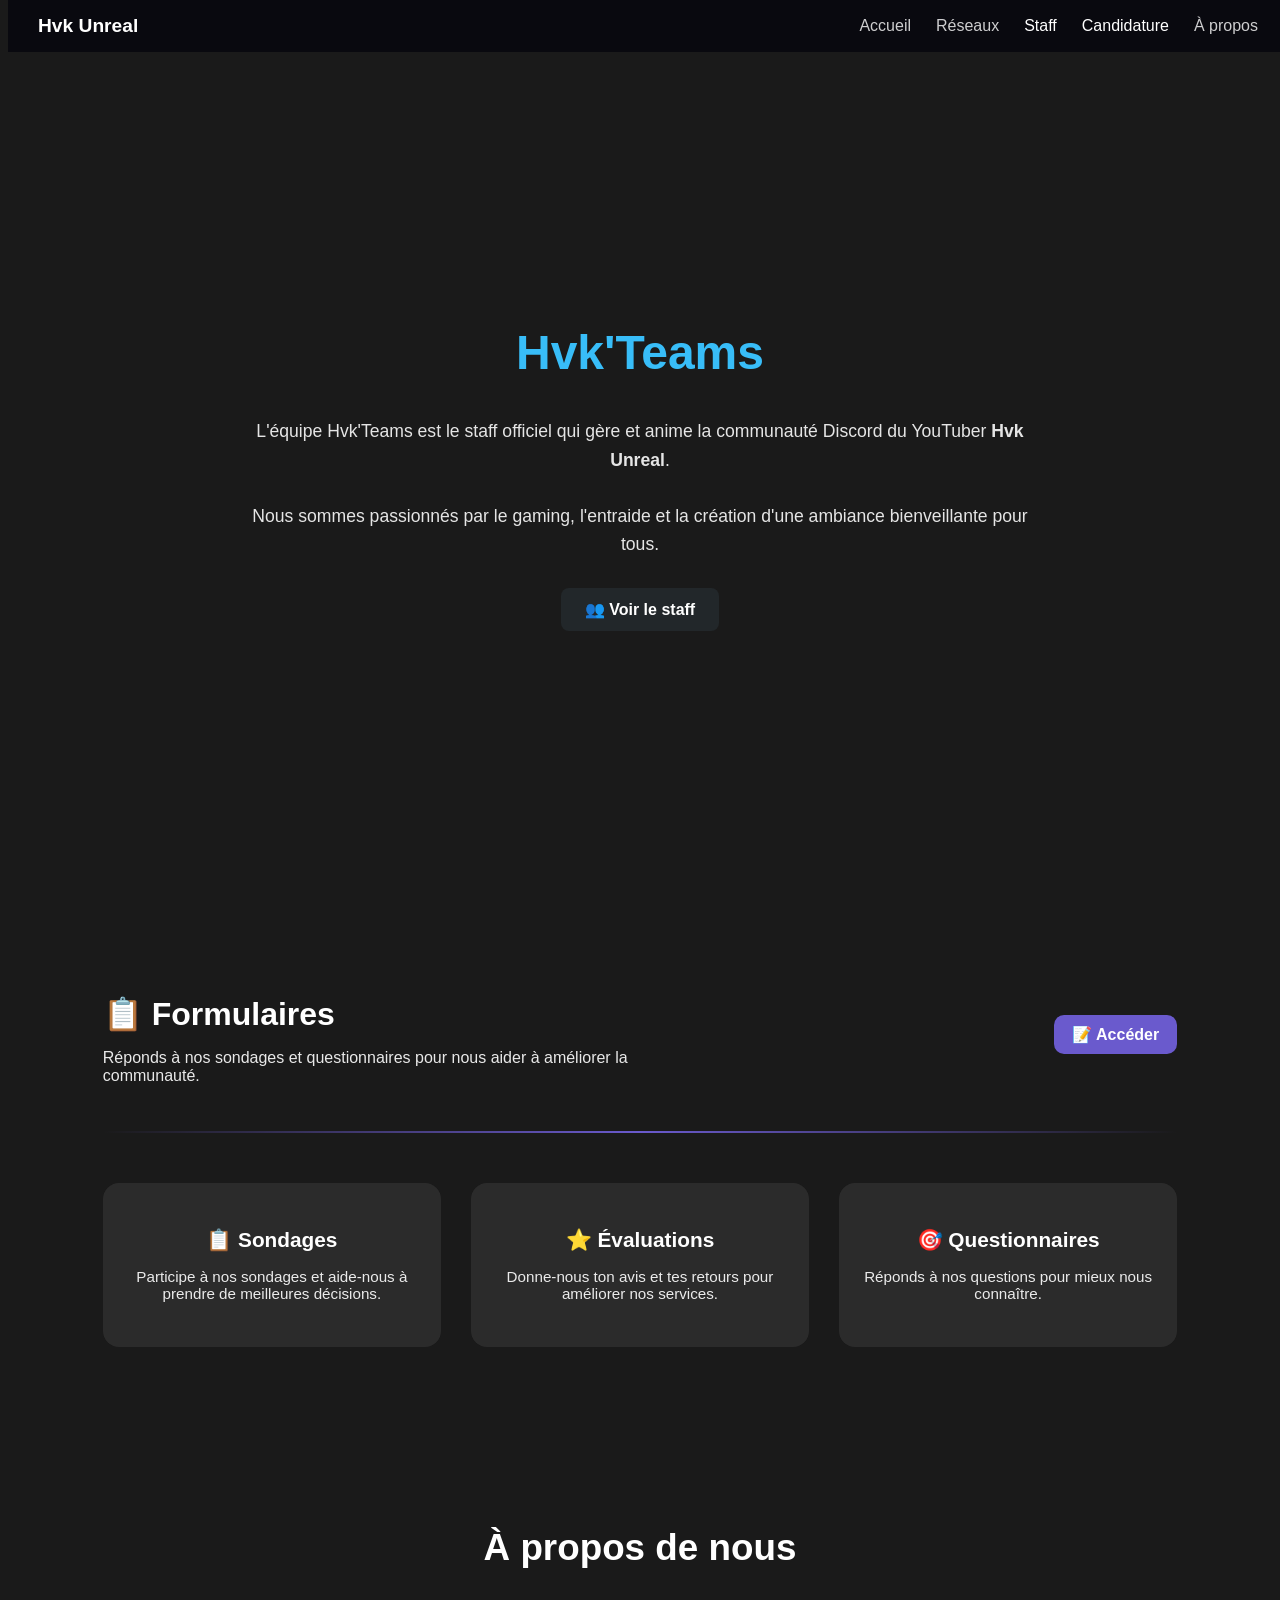
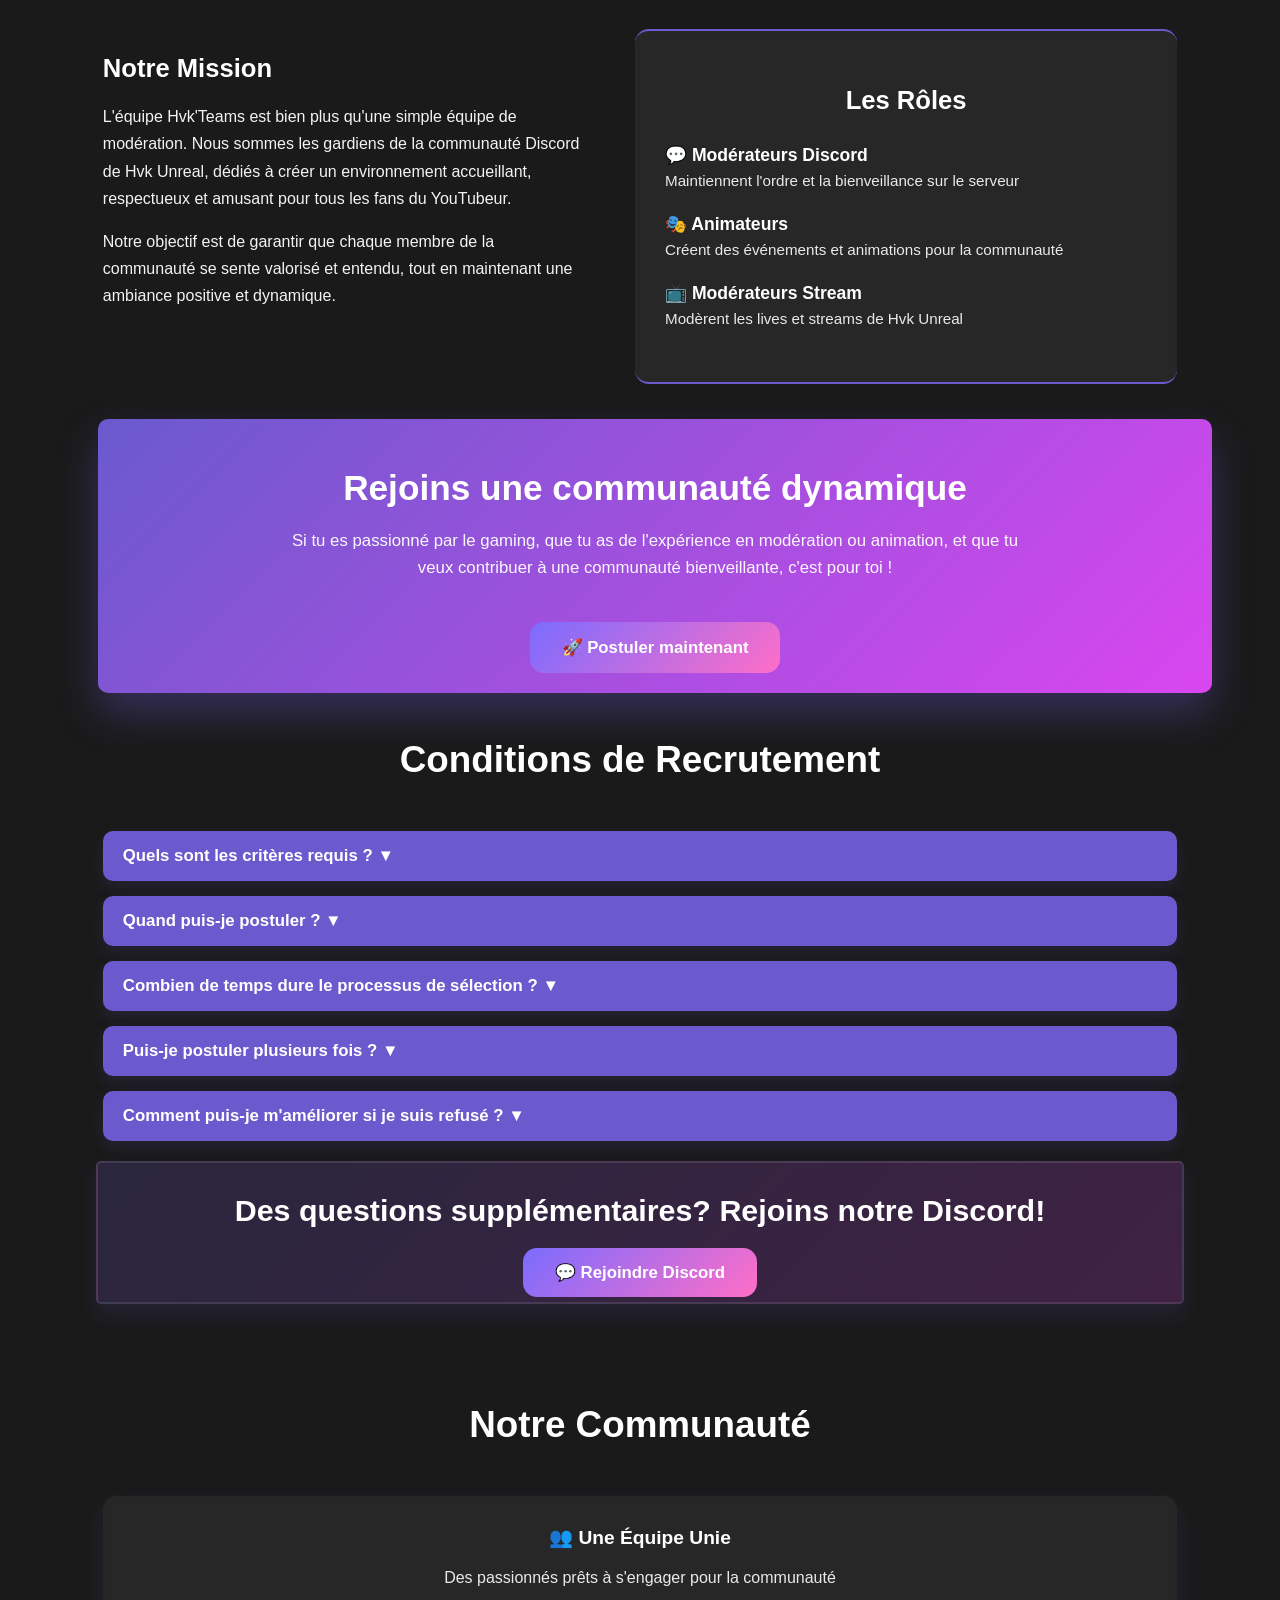
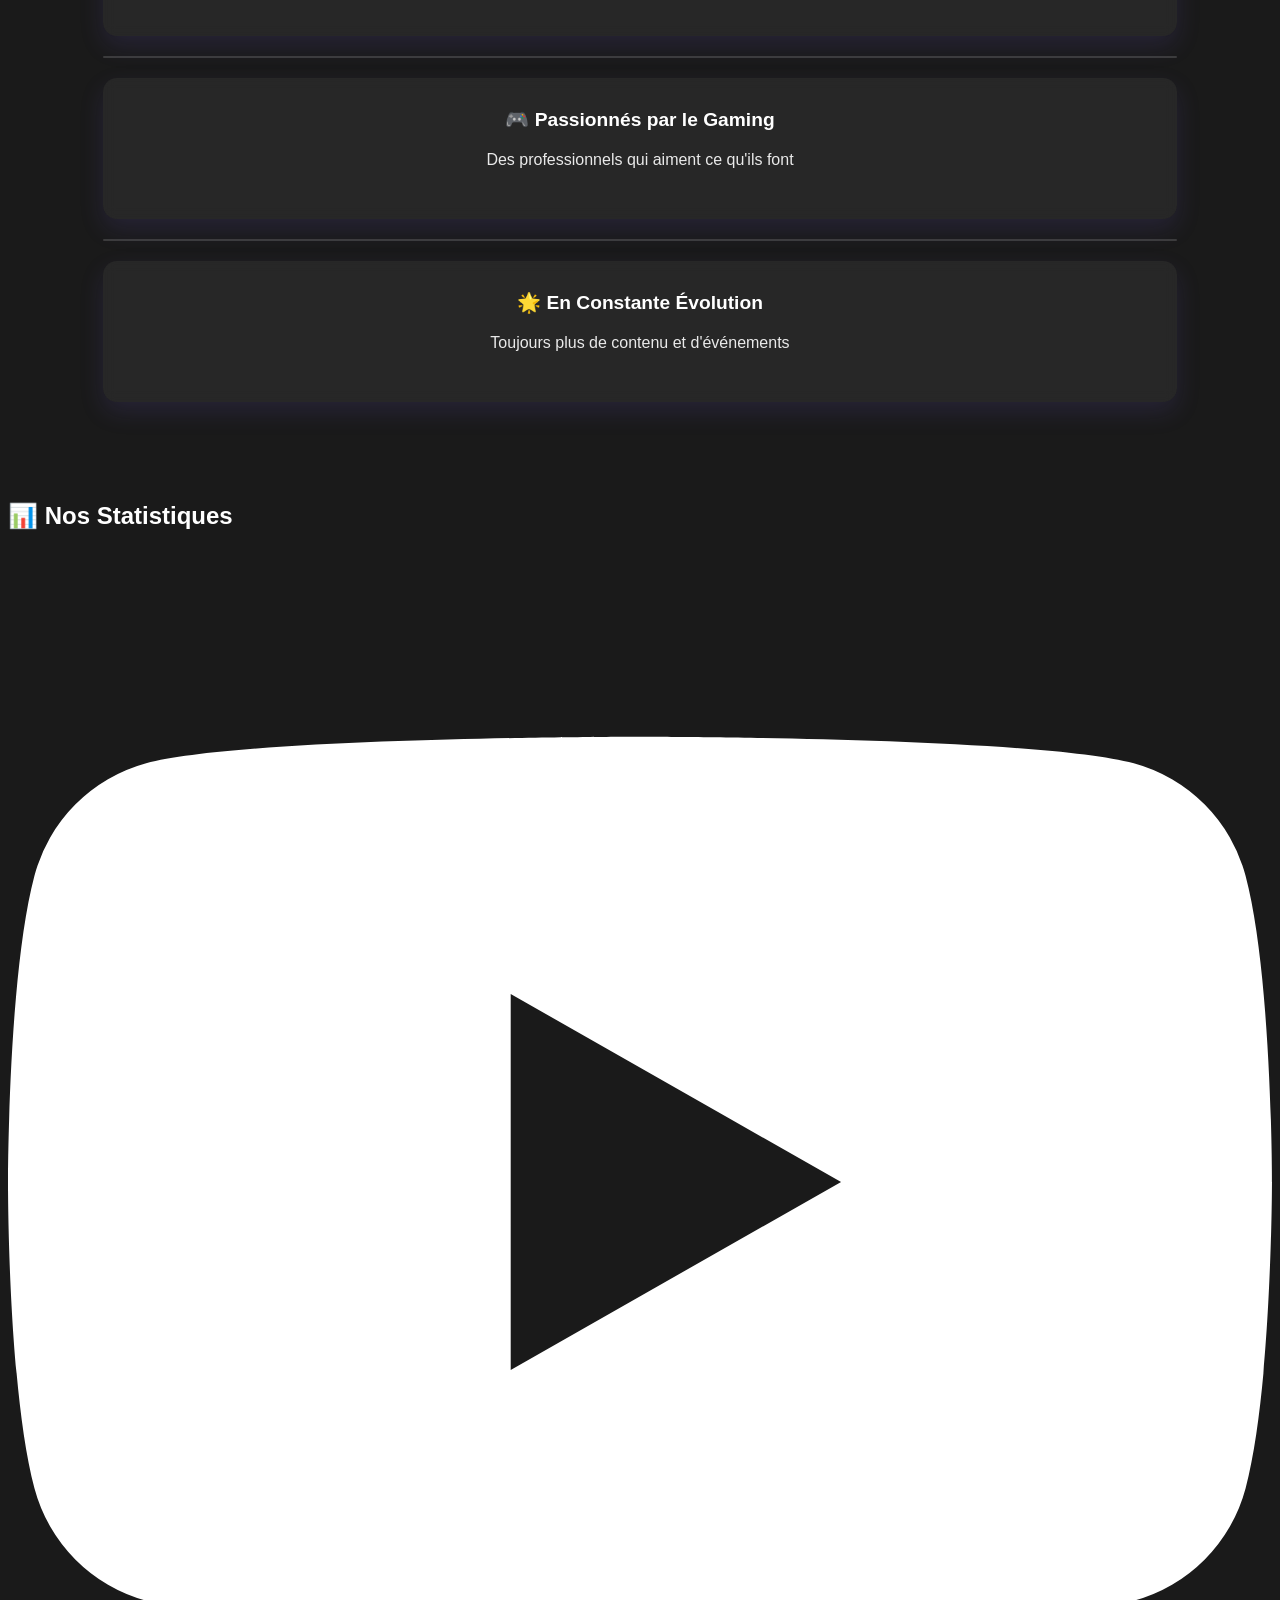
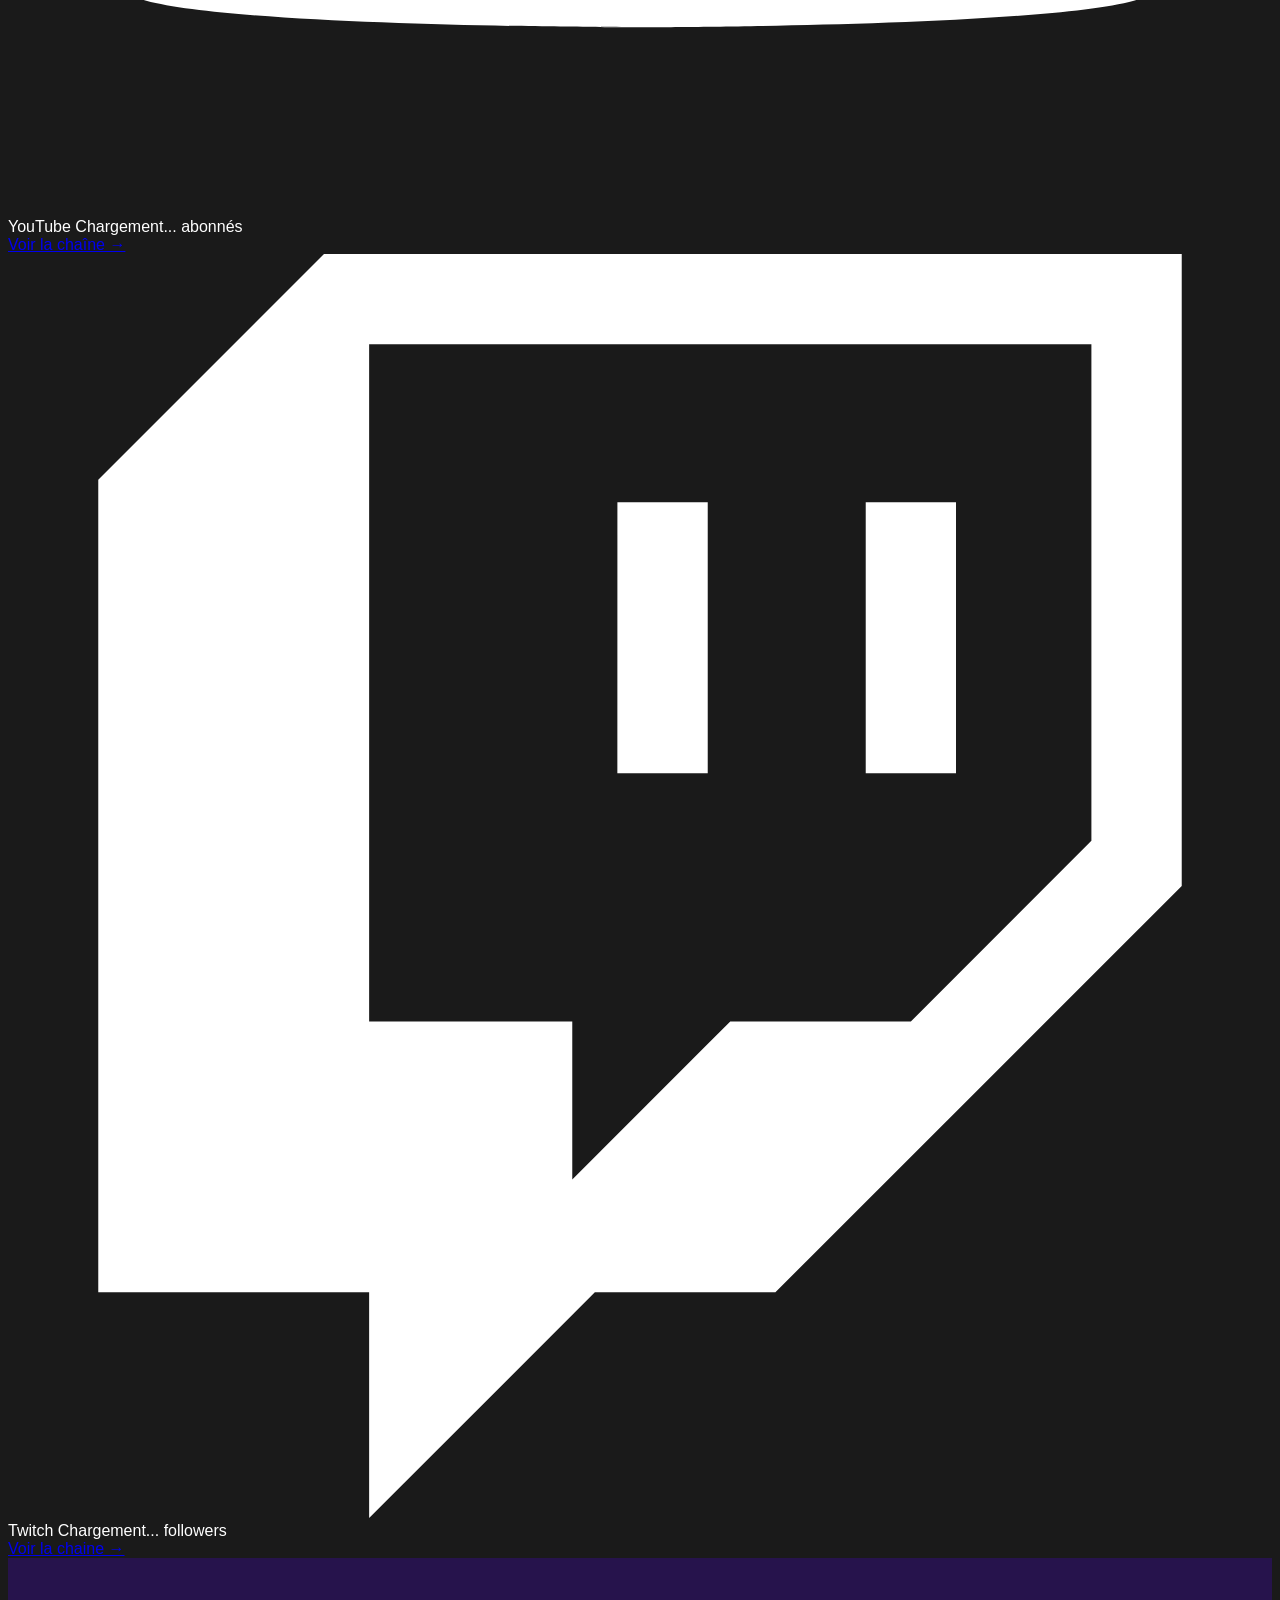
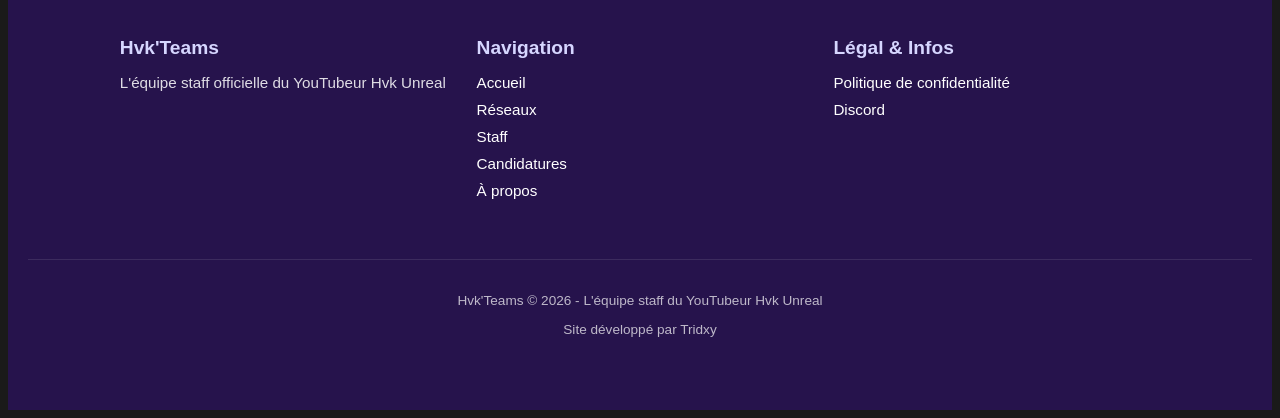
==== commit a824ba52: "index.html" ====
--- a/index.html
+++ b/index.html
@@ -4,7 +4,7 @@
   <meta charset="UTF-8">
   <title>Hvk Unreal</title>
   <meta name="viewport" content="width=device-width, initial-scale=1.0">
-  <link rel="stylesheet" href="css/style.css">
+  <link rel="stylesheet" href="style.css">
 </head>
 <body>
 
@@ -306,3 +306,4 @@
 <script src="js/script.js"></script>
 </body>
 </html>
+
--- a/style.css
+++ b/style.css
@@ -0,0 +1,658 @@
+body {
+  background-color: #1a1a1a; /* couleur de fond sombre */
+  color: white;               /* texte lisible */
+  font-family: Arial, sans-serif;
+  transition: background-color 1s; /* pour changement fluide si on fait changer la couleur */
+}
+
+/* NAVBAR */
+.navbar {
+  position: fixed;
+  top: 0;
+  width: 100%;
+  padding: 15px 30px;
+  display: flex;
+  justify-content: space-between;
+  align-items: center;
+  background: rgba(5, 6, 13, 0.8);
+  backdrop-filter: blur(10px);
+  z-index: 100;
+}
+
+.logo {
+  font-weight: bold;
+  font-size: 1.2rem;
+}
+
+.nav-links a {
+  margin-left: 20px;
+  text-decoration: none;
+  color: white;
+  opacity: 0.8;
+}
+
+.nav-links a:hover,
+.nav-links .active {
+  opacity: 1;
+  color: white;
+}
+
+.nav-btn {
+  padding: 8px 14px;
+  background: #38bdf8;
+  color: #000 !important;
+  border-radius: 6px;
+  font-weight: bold;
+}
+
+.nav-links {
+  display: flex;
+  gap: 5px;              /* espace entre les boutons */
+  margin-right: 60px;     /* ⬅️ les décale vers la gauche */
+}
+
+/* PAGES */
+.page {
+  padding: 140px 30px 60px;
+  max-width: 900px;
+  margin: auto;
+}
+
+.page h1 {
+  margin-bottom: 20px;
+}
+
+/* STAFF */
+.staff-grid {
+  display: grid;
+  grid-template-columns: repeat(auto-fit, minmax(220px, 1fr));
+  gap: 20px;
+  margin-top: 30px;
+}
+
+.staff-card {
+  background: #818eff;
+  padding: 20px;
+  border-radius: 10px;
+  text-align: center;
+}
+/* RESEAUX */
+.links-grid {
+  display: flex;
+  flex-wrap: wrap;
+  gap: 20px;
+  margin-top: 30px;
+  justify-content: center;
+}
+
+.social-btn {
+  padding: 15px 25px;
+  border-radius: 12px;
+  font-weight: bold;
+  text-decoration: none;
+  color: white;
+  transition: 0.3s;
+  min-width: 180px;
+  text-align: center;
+}
+
+/* Couleurs réseaux */
+.social-btn.youtube { background: #ff0000; }
+.social-btn.discord { background: #5865f2; }
+.social-btn.twitch { background: #9146ff; }
+
+/* Hover */
+.social-btn:hover {
+  transform: scale(1.05);
+  box-shadow: 0 0 20px rgba(255, 255, 255, 0.25);
+}
+/* BOUTON SE CONNECTER FIXE */
+.connect-btn {
+  position: fixed;
+  bottom: 20px;
+  right: 20px;
+  background: #38bdf8;
+  color: #000;
+  padding: 8px 12px;
+  border-radius: 6px;
+  font-weight: bold;
+  text-decoration: none;
+  opacity: 0.8;
+  transition: 0.3s;
+  z-index: 200;
+}
+
+.connect-btn:hover {
+  opacity: 1;
+  transform: scale(1.05);
+  box-shadow: 0 0 15px rgba(56, 223, 248, 0.5);
+}
+
+/* SECTION ACCUEIL CENTRÉE */
+.hero {
+  min-height: calc(100vh - 80px); /* hauteur écran moins la navbar */
+  display: flex;
+  flex-direction: column;
+  justify-content: center;
+  align-items: center;
+  text-align: center;
+  padding: 40px 20px;
+}
+
+.hero h1 {
+  font-size: 3rem;
+  margin-bottom: 20px;
+  color: #38bdf8;
+}
+
+.hero p {
+  max-width: 800px;
+  font-size: 1.1rem;
+  line-height: 1.6;
+  margin-bottom: 30px;
+  color: #e5e5e5;
+}
+
+/* BOUTON */
+.hero-btn {
+  background: #22272a;
+  color: #ffffff;
+  padding: 12px 24px;
+  border-radius: 8px;
+  font-weight: bold;
+  text-decoration: none;
+  transition: 0.3s;
+}
+
+.hero-btn:hover {
+  transform: scale(1.05);
+  box-shadow: 0 0 20px rgba(56, 223, 248, 0.5);
+}
+
+/* Séparateur */
+.hvk-separator {
+  width: 80%;
+  height: 2px;
+  background: linear-gradient(90deg, transparent, #6a5acd, transparent);
+  margin: 60px auto;
+}
+
+/* Conteneur des cartes */
+.hvk-cards {
+  display: grid;
+  grid-template-columns: repeat(auto-fit, minmax(230px, 1fr));
+  gap: 30px;
+  width: 85%;
+  margin: auto;
+  padding-bottom: 80px;
+}
+
+/* Carte */
+.hvk-card {
+  background: rgba(255, 255, 255, 0.08);
+  border-radius: 16px;
+  padding: 25px;
+  text-align: center;
+  backdrop-filter: blur(6px);
+  transition: transform 0.3s ease, box-shadow 0.3s ease;
+}
+
+/* Effet hover */
+.hvk-card:hover {
+  transform: translateY(-8px);
+  box-shadow: 0 10px 25px rgba(106, 90, 205, 0.4);
+}
+
+/* Titres */
+.hvk-card h3 {
+  font-size: 1.3rem;
+  margin-bottom: 15px;
+}
+
+/* Texte */
+.hvk-card p {
+  font-size: 0.95rem;
+  opacity: 0.9;
+  margin-bottom: 20px;
+}
+
+/* Bouton */
+.hvk-btn {
+  display: inline-block;
+  padding: 10px 18px;
+  background: #6a5acd;
+  color: white;
+  border-radius: 10px;
+  text-decoration: none;
+  font-weight: bold;
+  transition: background 0.3s ease, transform 0.2s ease;
+}
+
+.hvk-btn:hover {
+  background: #7b6cff;
+  transform: scale(1.05);
+}
+/* En-tête Formulaires */
+.hvk-form-header {
+  width: 85%;
+  margin: 60px auto 20px;
+  display: flex;
+  justify-content: space-between;
+  align-items: center;
+  gap: 20px;
+}
+
+.hvk-form-header h2 {
+  font-size: 2rem;
+  margin-bottom: 10px;
+}
+
+.hvk-form-header p {
+  font-size: 1rem;
+  opacity: 0.9;
+  max-width: 600px;
+}
+
+/* Séparateur */
+.hvk-separator {
+  width: 85%;
+  height: 2px;
+  background: linear-gradient(90deg, transparent, #6a5acd, transparent);
+  margin: 30px auto 50px;
+}
+
+/* Cartes */
+.hvk-cards {
+  display: grid;
+  grid-template-columns: repeat(auto-fit, minmax(230px, 1fr));
+  gap: 30px;
+  width: 85%;
+  margin: auto;
+  padding-bottom: 80px;
+}
+
+/* Carte */
+.hvk-card {
+  background: rgba(255, 255, 255, 0.08);
+  border-radius: 16px;
+  padding: 25px;
+  text-align: center;
+  backdrop-filter: blur(6px);
+  transition: transform 0.3s ease, box-shadow 0.3s ease;
+}
+
+.hvk-card:hover {
+  transform: translateY(-8px);
+  box-shadow: 0 10px 25px rgba(106, 90, 205, 0.4);
+}
+/* Section À propos */
+.about-section {
+  width: 85%;
+  margin: 100px auto;
+}
+
+/* Titre centré */
+.about-title {
+  text-align: center;
+  font-size: 2.3rem;
+  margin-bottom: 60px;
+}
+
+/* Conteneur */
+.about-container {
+  display: flex;
+  gap: 50px;
+  align-items: flex-start;
+}
+
+/* Mission (gauche) */
+.about-mission {
+  flex: 1;
+}
+
+.about-mission h3 {
+  font-size: 1.6rem;
+  margin-bottom: 20px;
+}
+
+.about-mission p {
+  font-size: 1rem;
+  line-height: 1.7;
+  margin-bottom: 15px;
+  opacity: 0.95;
+}
+
+/* Rôles (droite) */
+.about-roles {
+  flex: 1;
+  padding: 30px;
+  border-top: 2px solid #6a5acd;
+  border-bottom: 2px solid #6a5acd;
+  background: rgba(255, 255, 255, 0.06);
+  border-radius: 14px;
+  backdrop-filter: blur(6px);
+}
+
+.about-roles h3 {
+  text-align: center;
+  font-size: 1.6rem;
+  margin-bottom: 30px;
+}
+
+/* Un rôle */
+.role {
+  margin-bottom: 25px;
+}
+
+.role strong {
+  font-size: 1.1rem;
+}
+
+.role p {
+  margin-top: 6px;
+  opacity: 0.9;
+  font-size: 0.95rem;
+}
+
+/* Responsive mobile */
+@media (max-width: 900px) {
+  .about-container {
+    flex-direction: column;
+  }
+}
+/* Section Rejoindre */
+.join-section {
+  width: 100%;
+  margin-top: 4px;
+  margin-bottom: 10px;
+  padding: 15px 15px;
+  display: flex;
+  justify-content: center;
+}
+
+.about-section {
+  margin-bottom: 20px;  /* ⬅️ quasi collé */
+}
+
+/* Conteneur avec dégradé */
+.join-container {
+  width: 85%;
+  padding: 20px 20px;
+  text-align: center;
+  border-radius: 10px;
+  background: linear-gradient(135deg, #6a5acd, #d946ef);
+  box-shadow: 0 20px 40px rgba(106, 90, 205, 0.35);
+}
+
+/* Titre */
+.join-container h2 {
+  font-size: 2.2rem;
+  margin-bottom: 20px;
+}
+
+/* Texte */
+.join-container p {
+  font-size: 1.05rem;
+  max-width: 750px;
+  margin: 0 auto 40px;
+  line-height: 1.6;
+  opacity: 0.95;
+}
+
+/* Bouton Postuler */
+.join-btn {
+  display: inline-block;
+  padding: 15px 32px;
+  background: linear-gradient(135deg, #7b6cff, #ff6ec7);
+  color: white;
+  font-size: 1.05rem;
+  font-weight: bold;
+  border-radius: 14px;
+  text-decoration: none;
+  transition: transform 0.25s ease, box-shadow 0.25s ease;
+}
+
+/* Hover bouton */
+.join-btn:hover {
+  transform: translateY(-4px) scale(1.05);
+  box-shadow: 0 15px 30px rgba(255, 110, 199, 0.5);
+}
+/* Section recrutement */
+.recruitment-section {
+  width: 85%;
+  margin: 20px auto;
+}
+
+.recruitment-title {
+  text-align: center;
+  font-size: 2.3rem;
+  margin-bottom: 50px;
+}
+
+/* Accordéon */
+.accordion-item {
+  margin-bottom: 15px;
+  border-radius: 10px;
+  overflow: hidden;
+  background: rgba(255, 255, 255, 0.06);
+  backdrop-filter: blur(5px);
+  box-shadow: 0 6px 15px rgba(106, 90, 205, 0.15);
+}
+
+/* Bouton accordéon */
+.accordion-btn {
+  width: 100%;
+  text-align: left;
+  padding: 15px 20px;
+  font-size: 1.05rem;
+  font-weight: bold;
+  background: #6a5acd;
+  color: #fff;
+  border: none;
+  cursor: pointer;
+  outline: none;
+  transition: background 0.3s ease;
+}
+
+.accordion-btn:hover {
+  background: #7b6cff;
+}
+
+/* Contenu accordéon */
+.accordion-content {
+  max-height: 0;
+  padding: 0 20px;
+  overflow: hidden;
+  transition: max-height 0.3s ease;
+}
+
+.accordion-content p,
+.accordion-content ul {
+  font-size: 0.95rem;
+  line-height: 1.6;
+  padding: 10px 0;
+  color: #e5e5e5;
+}
+
+.accordion-content a {
+  color: #ff6ec7;
+  text-decoration: underline;
+}
+/* Section Discord */
+.discord-section {
+  width: 100%;
+  margin-top: 0px; /* petit doigt entre les sections */
+  margin-bottom: 60px;
+  display: flex;
+  justify-content: center;
+}
+
+.discord-container {
+  width: 85%;
+  padding: 5px 5px;
+  text-align: center;
+  border-radius: 5px;
+  background: linear-gradient(135deg, rgba(106,90,205,0.2), rgba(217,70,239,0.2));
+  border: 2px solid rgba(255, 255, 255, 0.1);
+  box-shadow: 0 10px 20px rgba(106,90,205,0.15);
+}
+
+/* Titre */
+.discord-container h2 {
+  font-size: 1.9rem;
+  margin-bottom: 20px;
+}
+
+/* Bouton Discord */
+.discord-btn {
+  display: inline-block;
+  padding: 14px 32px;
+  background: linear-gradient(135deg, #7b6cff, #ff6ec7);
+  color: white;
+  font-size: 1.05rem;
+  font-weight: bold;
+  border-radius: 14px;
+  text-decoration: none;
+  transition: transform 0.25s ease, box-shadow 0.25s ease;
+}
+
+.discord-btn:hover {
+  transform: translateY(-4px) scale(1.05);
+  box-shadow: 0 15px 30px rgba(255,110,199,0.5);
+}
+/* Section Communauté */
+.community-section {
+  width: 85%;
+  margin: 100px auto;
+}
+
+.community-title {
+  text-align: center;
+  font-size: 2.3rem;
+  margin-bottom: 50px;
+}
+
+/* Conteneur des cartes */
+.community-container {
+  display: flex;
+  flex-direction: column;
+  gap: 20px; /* espace entre les cartes + traits */
+}
+
+/* Carte individuelle */
+.community-card {
+  padding: 30px 25px;
+  background: rgba(255, 255, 255, 0.06);
+  border-radius: 14px;
+  backdrop-filter: blur(6px);
+  box-shadow: 0 10px 25px rgba(106, 90, 205, 0.15);
+  text-align: center;
+}
+
+.community-card strong {
+  display: block;
+  font-size: 1.2rem;
+  margin-bottom: 12px;
+}
+
+/* Texte des cartes */
+.community-card p {
+  font-size: 1rem;
+  line-height: 1.6;
+  opacity: 0.9;
+}
+
+/* Trait entre les cartes */
+.community-container hr {
+  border: none;
+  height: 2px;
+  background: rgba(255, 255, 255, 0.15);
+  border-radius: 2px;
+  margin: 0;
+}
+
+/* Responsive */
+@media (max-width: 900px) {
+  .community-container {
+    gap: 15px;
+  }
+}
+/* Footer général */
+.main-footer {
+  background: rgba(40, 20, 80, 0.95);
+  color: #fff;
+  padding: 60px 20px;
+  font-size: 0.95rem;
+}
+
+.footer-container {
+  display: flex;
+  justify-content: space-between;
+  flex-wrap: wrap;
+  width: 85%;
+  margin: 0 auto;
+  gap: 30px;
+}
+
+/* Colonnes */
+.footer-left, .footer-center, .footer-right {
+  flex: 1;
+  min-width: 220px;
+}
+
+/* Titres colonnes */
+.footer-left h3, .footer-center h3, .footer-right h3 {
+  font-size: 1.2rem;
+  margin-bottom: 15px;
+  color: #d6d6ff;
+}
+
+/* Listes */
+.footer-center ul, .footer-right ul {
+  list-style: none;
+  padding: 0;
+  margin: 0 0 20px 0;
+}
+
+.footer-center ul li, .footer-right ul li {
+  margin-bottom: 10px;
+}
+
+.footer-center ul li a, .footer-right ul li a {
+  color: #fff;
+  text-decoration: none;
+  transition: color 0.25s ease;
+}
+
+.footer-center ul li a:hover, .footer-right ul li a:hover {
+  color: #ff6ec7;
+}
+
+/* Paragraphes */
+.footer-left p, .footer-right p {
+  margin: 5px 0;
+  opacity: 0.85;
+}
+
+/* Responsive */
+@media (max-width: 900px) {
+  .footer-container {
+    flex-direction: column;
+    align-items: center;
+    text-align: center;
+  }
+
+  .footer-left, .footer-center, .footer-right {
+    min-width: 100%;
+  }
+}
+
+/* Crédits tout en bas */
+.footer-credits {
+  text-align: center;
+  margin-top: 40px;
+  padding-top: 20px;
+  border-top: 1px solid rgba(255, 255, 255, 0.1);
+  font-size: 0.85rem;
+  color: rgba(255, 255, 255, 0.7);
+}
